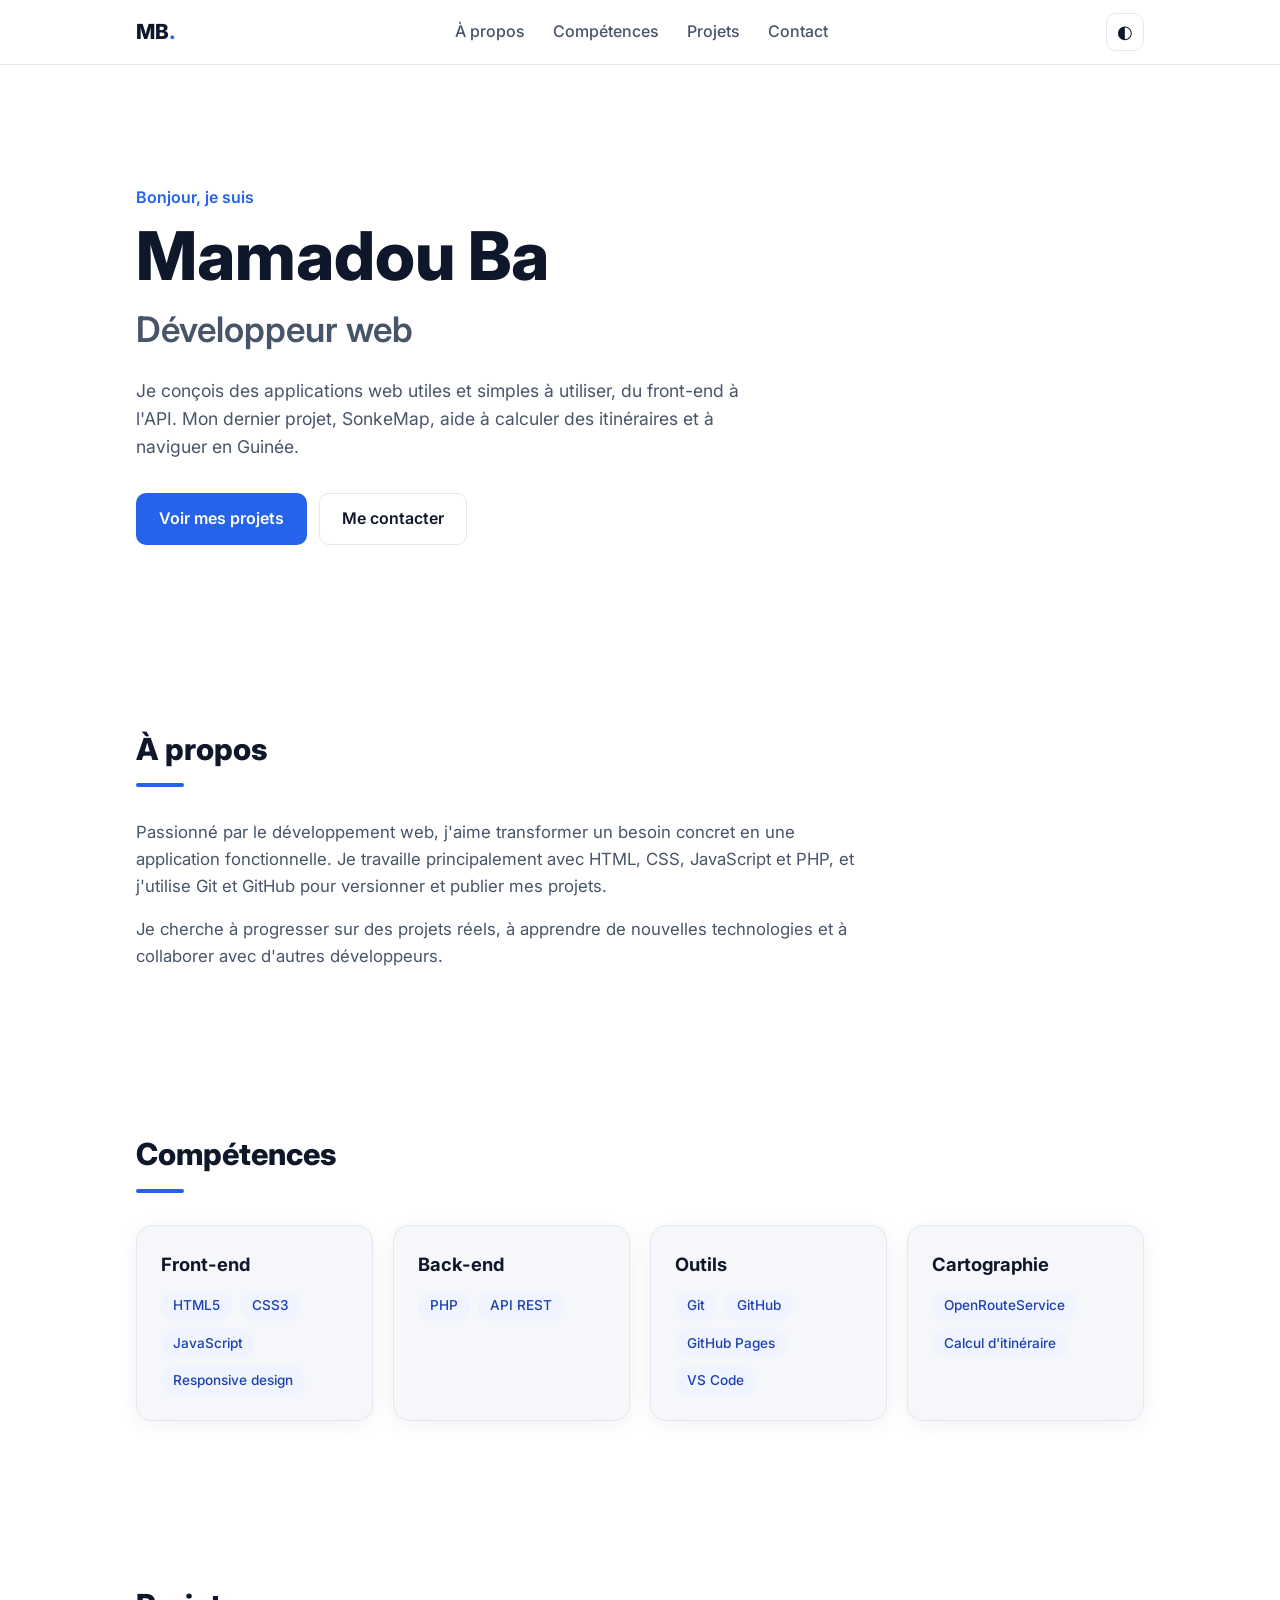
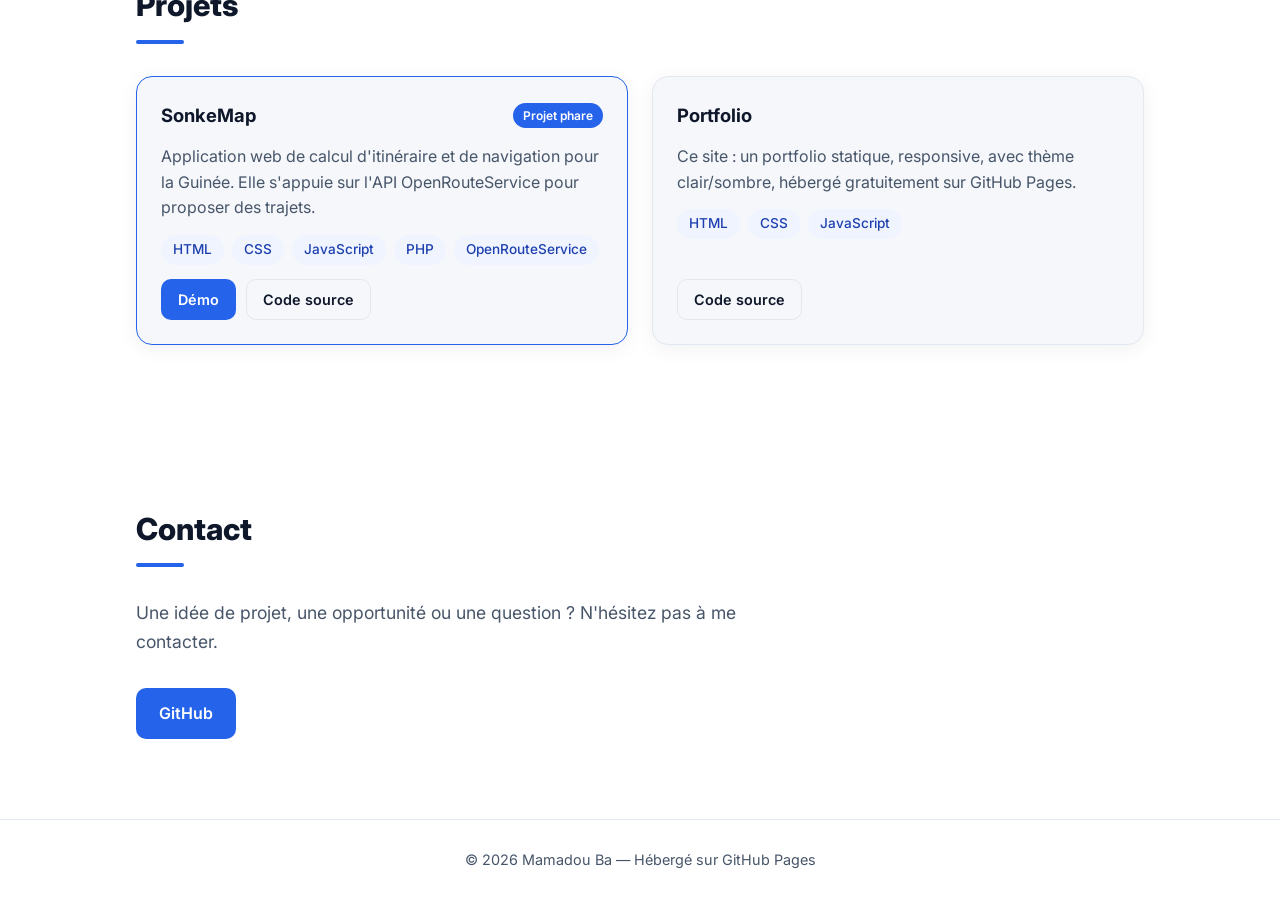
==== index.html @ 14fda6c7 "Premier commit du portfolio Co-Authored-By: Claude Opus 5.5 <noreply@anthropic.com>" ====
<!doctype html>
<html lang="fr">
<head>
  <meta charset="utf-8">
  <meta name="viewport" content="width=device-width, initial-scale=1">
  <title>Mamadou Ba — Développeur web</title>
  <meta name="description" content="Portfolio de Mamadou Ba, développeur web : projets, compétences et contact.">
  <link rel="icon" href="data:image/svg+xml,<svg xmlns='http://www.w3.org/2000/svg' viewBox='0 0 100 100'><rect width='100' height='100' rx='22' fill='%232563eb'/><text x='50' y='66' font-size='46' font-family='Arial' font-weight='700' fill='white' text-anchor='middle'>MB</text></svg>">
  <link rel="preconnect" href="https://fonts.googleapis.com">
  <link rel="preconnect" href="https://fonts.gstatic.com" crossorigin>
  <link href="https://fonts.googleapis.com/css2?family=Inter:wght@400;500;600;700;800&display=swap" rel="stylesheet">
  <link rel="stylesheet" href="style.css">
</head>
<body>
  <header class="nav">
    <div class="container nav-inner">
      <a href="#accueil" class="logo">MB<span>.</span></a>
      <nav id="menu" class="menu">
        <a href="#apropos">À propos</a>
        <a href="#competences">Compétences</a>
        <a href="#projets">Projets</a>
        <a href="#contact">Contact</a>
      </nav>
      <div class="nav-actions">
        <button id="theme" class="icon-btn" aria-label="Changer le thème">◐</button>
        <button id="burger" class="icon-btn burger" aria-label="Ouvrir le menu" aria-expanded="false">☰</button>
      </div>
    </div>
  </header>

  <main>
    <section id="accueil" class="hero container">
      <p class="eyebrow">Bonjour, je suis</p>
      <h1>Mamadou Ba</h1>
      <h2 class="subtitle">Développeur web</h2>
      <p class="lead">Je conçois des applications web utiles et simples à utiliser, du front-end à l'API. Mon dernier projet, SonkeMap, aide à calculer des itinéraires et à naviguer en Guinée.</p>
      <div class="cta">
        <a href="#projets" class="btn btn-primary">Voir mes projets</a>
        <a href="#contact" class="btn btn-ghost">Me contacter</a>
      </div>
    </section>

    <section id="apropos" class="section container">
      <h2 class="section-title">À propos</h2>
      <div class="about">
        <p>Passionné par le développement web, j'aime transformer un besoin concret en une application fonctionnelle. Je travaille principalement avec HTML, CSS, JavaScript et PHP, et j'utilise Git et GitHub pour versionner et publier mes projets.</p>
        <p>Je cherche à progresser sur des projets réels, à apprendre de nouvelles technologies et à collaborer avec d'autres développeurs.</p>
      </div>
    </section>

    <section id="competences" class="section container">
      <h2 class="section-title">Compétences</h2>
      <div class="skills">
        <div class="card">
          <h3>Front-end</h3>
          <ul class="tags"><li>HTML5</li><li>CSS3</li><li>JavaScript</li><li>Responsive design</li></ul>
        </div>
        <div class="card">
          <h3>Back-end</h3>
          <ul class="tags"><li>PHP</li><li>API REST</li></ul>
        </div>
        <div class="card">
          <h3>Outils</h3>
          <ul class="tags"><li>Git</li><li>GitHub</li><li>GitHub Pages</li><li>VS Code</li></ul>
        </div>
        <div class="card">
          <h3>Cartographie</h3>
          <ul class="tags"><li>OpenRouteService</li><li>Calcul d'itinéraire</li></ul>
        </div>
      </div>
    </section>

    <section id="projets" class="section container">
      <h2 class="section-title">Projets</h2>
      <div class="projects">
        <article class="card project featured">
          <div class="project-head">
            <h3>SonkeMap</h3>
            <span class="badge">Projet phare</span>
          </div>
          <p>Application web de calcul d'itinéraire et de navigation pour la Guinée. Elle s'appuie sur l'API OpenRouteService pour proposer des trajets.</p>
          <ul class="tags"><li>HTML</li><li>CSS</li><li>JavaScript</li><li>PHP</li><li>OpenRouteService</li></ul>
          <div class="links">
            <a href="https://mamadouba0228.github.io/sonkemap/" target="_blank" rel="noopener" class="btn btn-primary btn-sm">Démo</a>
            <a href="https://github.com/mamadouba0228/sonkemap" target="_blank" rel="noopener" class="btn btn-ghost btn-sm">Code source</a>
          </div>
        </article>
        <article class="card project">
          <h3>Portfolio</h3>
          <p>Ce site : un portfolio statique, responsive, avec thème clair/sombre, hébergé gratuitement sur GitHub Pages.</p>
          <ul class="tags"><li>HTML</li><li>CSS</li><li>JavaScript</li></ul>
          <div class="links">
            <a href="https://github.com/mamadouba0228/mamadouba0228.github.io" target="_blank" rel="noopener" class="btn btn-ghost btn-sm">Code source</a>
          </div>
        </article>
      </div>
    </section>

    <section id="contact" class="section container">
      <h2 class="section-title">Contact</h2>
      <p class="lead">Une idée de projet, une opportunité ou une question ? N'hésitez pas à me contacter.</p>
      <div class="cta">
        <a href="https://github.com/mamadouba0228" target="_blank" rel="noopener" class="btn btn-primary">GitHub</a>
        <!-- Pour afficher votre e-mail, décommentez la ligne suivante :
        <a href="mailto:votre@email.com" class="btn btn-ghost">E-mail</a>
        -->
      </div>
    </section>
  </main>

  <footer class="footer">
    <div class="container">© <span id="year"></span> Mamadou Ba — Hébergé sur GitHub Pages</div>
  </footer>

  <script src="script.js"></script>
</body>
</html>
---- style.css ----
:root {
  --bg: #ffffff;
  --bg-alt: #f5f7fb;
  --text: #0f172a;
  --muted: #475569;
  --border: #e2e8f0;
  --primary: #2563eb;
  --primary-hover: #1d4ed8;
  --tag-bg: #eff4ff;
  --tag-text: #1e40af;
  --shadow: 0 4px 20px rgba(15, 23, 42, 0.06);
}

@media (prefers-color-scheme: dark) {
  :root:not([data-theme="light"]) {
    --bg: #0b1120;
    --bg-alt: #111a2e;
    --text: #e2e8f0;
    --muted: #94a3b8;
    --border: #1e293b;
    --primary: #3b82f6;
    --primary-hover: #60a5fa;
    --tag-bg: #172554;
    --tag-text: #bfdbfe;
    --shadow: none;
  }
}

:root[data-theme="dark"] {
  --bg: #0b1120;
  --bg-alt: #111a2e;
  --text: #e2e8f0;
  --muted: #94a3b8;
  --border: #1e293b;
  --primary: #3b82f6;
  --primary-hover: #60a5fa;
  --tag-bg: #172554;
  --tag-text: #bfdbfe;
  --shadow: none;
}

* { box-sizing: border-box; margin: 0; padding: 0; }

html { scroll-behavior: smooth; scroll-padding-top: 72px; }

body {
  font-family: "Inter", system-ui, -apple-system, "Segoe UI", sans-serif;
  background: var(--bg);
  color: var(--text);
  line-height: 1.6;
  transition: background 0.2s, color 0.2s;
}

a { color: inherit; text-decoration: none; }

.container { width: 100%; max-width: 1040px; margin: 0 auto; padding: 0 16px; }

/* Navigation */
.nav {
  position: sticky; top: 0; z-index: 10;
  background: color-mix(in srgb, var(--bg) 85%, transparent);
  backdrop-filter: blur(10px);
  border-bottom: 1px solid var(--border);
}
.nav-inner { display: flex; align-items: center; justify-content: space-between; height: 64px; }
.logo { font-weight: 800; font-size: 1.3rem; }
.logo span { color: var(--primary); }
.menu { display: flex; gap: 28px; }
.menu a { color: var(--muted); font-weight: 500; }
.menu a:hover { color: var(--primary); }
.nav-actions { display: flex; gap: 8px; }
.icon-btn {
  width: 38px; height: 38px; border-radius: 10px;
  border: 1px solid var(--border); background: transparent;
  color: var(--text); font-size: 1.1rem; cursor: pointer;
}
.icon-btn:hover { border-color: var(--primary); }
.burger { display: none; }

/* Hero */
.hero { padding: 120px 16px 100px; }
.eyebrow { color: var(--primary); font-weight: 600; margin-bottom: 8px; }
.hero h1 { font-size: clamp(2.5rem, 7vw, 4.2rem); line-height: 1.1; font-weight: 800; }
.subtitle { font-size: clamp(1.4rem, 4vw, 2.2rem); color: var(--muted); font-weight: 600; margin: 8px 0 20px; }
.lead { color: var(--muted); font-size: 1.1rem; max-width: 620px; }
.cta { display: flex; flex-wrap: wrap; gap: 12px; margin-top: 32px; }

/* Buttons */
.btn {
  display: inline-block; padding: 12px 22px; border-radius: 10px;
  font-weight: 600; border: 1px solid transparent; transition: 0.15s;
}
.btn-sm { padding: 8px 16px; font-size: 0.9rem; }
.btn-primary { background: var(--primary); color: #fff; }
.btn-primary:hover { background: var(--primary-hover); }
.btn-ghost { border-color: var(--border); }
.btn-ghost:hover { border-color: var(--primary); color: var(--primary); }

/* Sections */
.section { padding: 80px 16px; }
.section-title { font-size: 1.9rem; font-weight: 800; margin-bottom: 32px; }
.section-title::after {
  content: ""; display: block; width: 48px; height: 4px;
  background: var(--primary); border-radius: 4px; margin-top: 10px;
}
.about { display: grid; gap: 16px; max-width: 720px; color: var(--muted); font-size: 1.05rem; }

.card {
  background: var(--bg-alt); border: 1px solid var(--border);
  border-radius: 16px; padding: 24px; box-shadow: var(--shadow);
}
.card h3 { font-size: 1.15rem; margin-bottom: 12px; }

.skills { display: grid; grid-template-columns: repeat(auto-fit, minmax(220px, 1fr)); gap: 20px; }
.tags { list-style: none; display: flex; flex-wrap: wrap; gap: 8px; }
.tags li {
  background: var(--tag-bg); color: var(--tag-text);
  padding: 4px 12px; border-radius: 999px; font-size: 0.85rem; font-weight: 500;
}

.projects { display: grid; grid-template-columns: repeat(auto-fit, minmax(300px, 1fr)); gap: 24px; }
.project { display: flex; flex-direction: column; gap: 14px; transition: transform 0.15s; }
.project:hover { transform: translateY(-4px); }
.project h3 { margin: 0; }
.project p { color: var(--muted); }
.project .links { display: flex; gap: 10px; margin-top: auto; }
.project-head { display: flex; align-items: center; justify-content: space-between; gap: 12px; }
.featured { border-color: var(--primary); }
.badge {
  background: var(--primary); color: #fff; font-size: 0.75rem;
  padding: 3px 10px; border-radius: 999px; font-weight: 600;
}

.footer { border-top: 1px solid var(--border); padding: 28px 0; color: var(--muted); font-size: 0.9rem; text-align: center; }

/* Mobile */
@media (max-width: 720px) {
  .burger { display: inline-block; }
  .menu {
    display: none; position: absolute; top: 64px; left: 0; right: 0;
    flex-direction: column; gap: 0; background: var(--bg);
    border-bottom: 1px solid var(--border);
  }
  .menu.open { display: flex; }
  .menu a { padding: 14px 16px; border-top: 1px solid var(--border); }
  .hero { padding: 72px 16px 64px; }
  .section { padding: 56px 16px; }
  .projects { grid-template-columns: 1fr; }
}
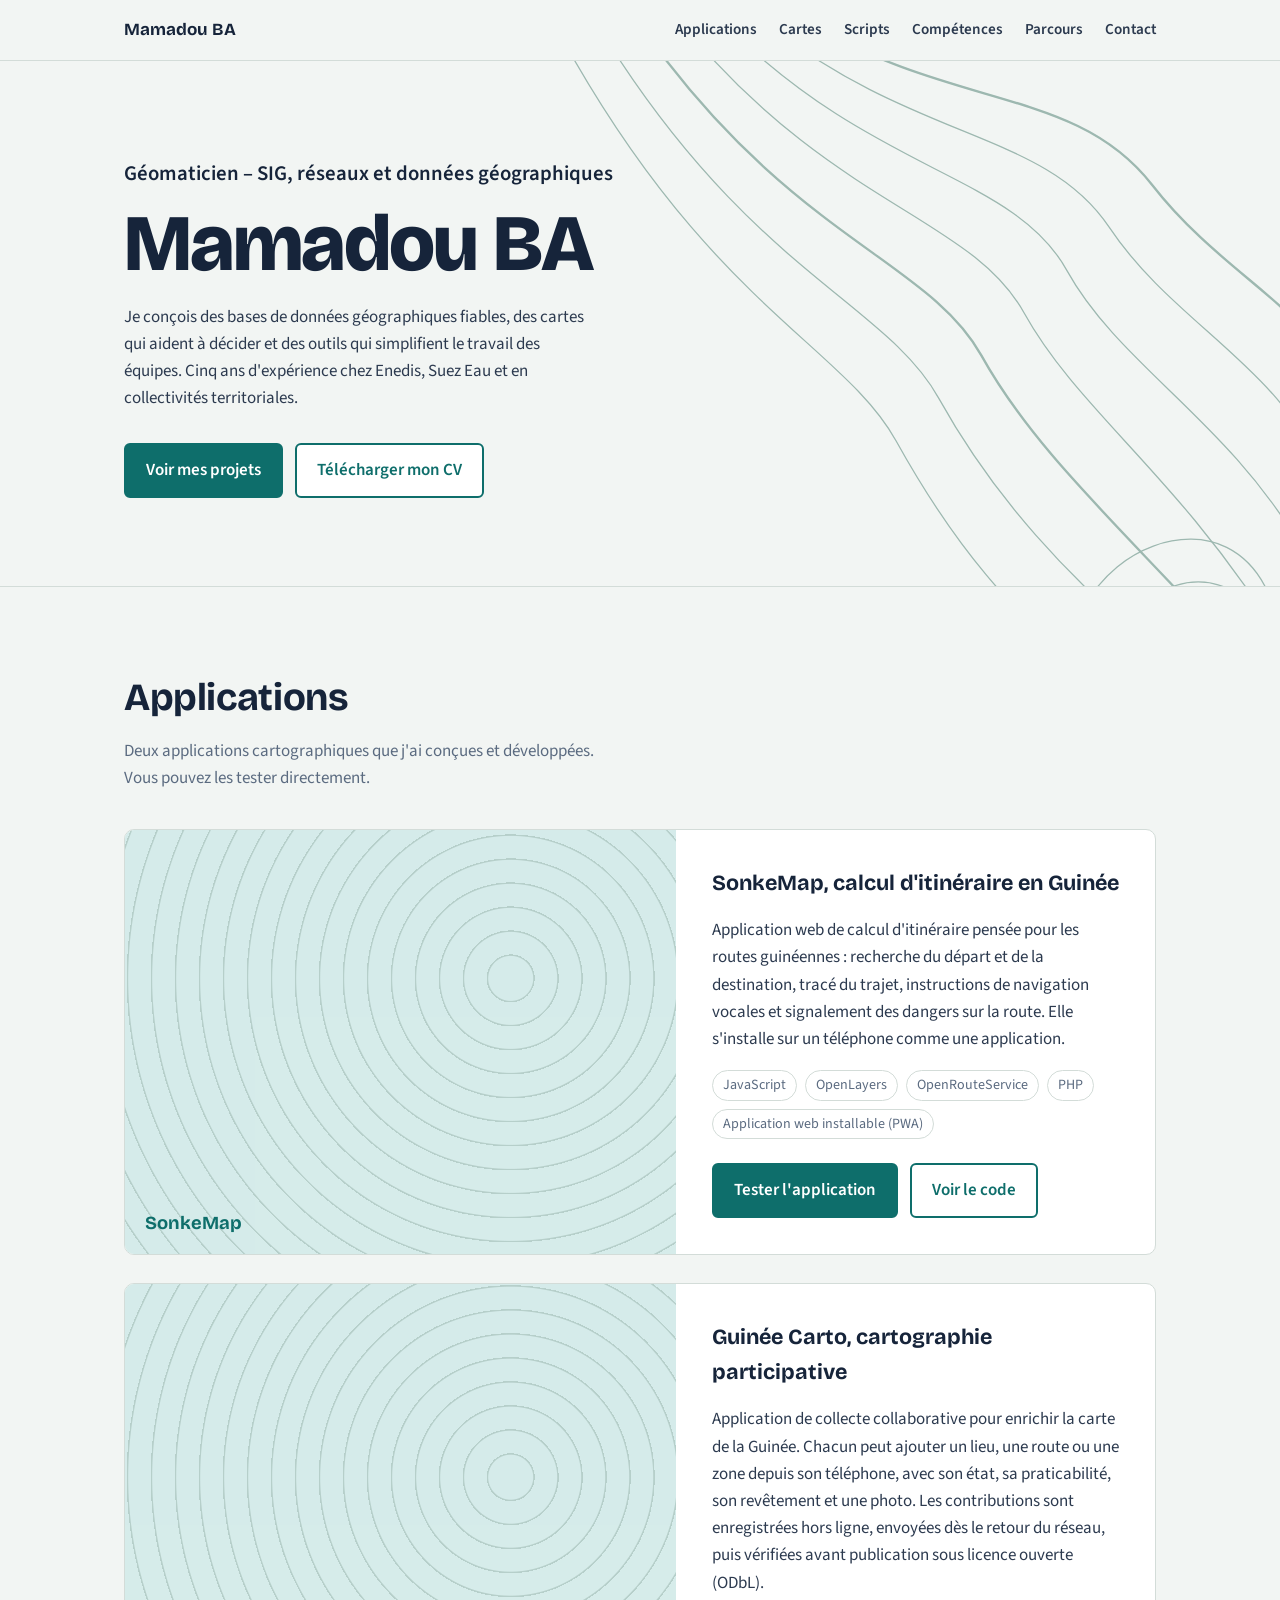
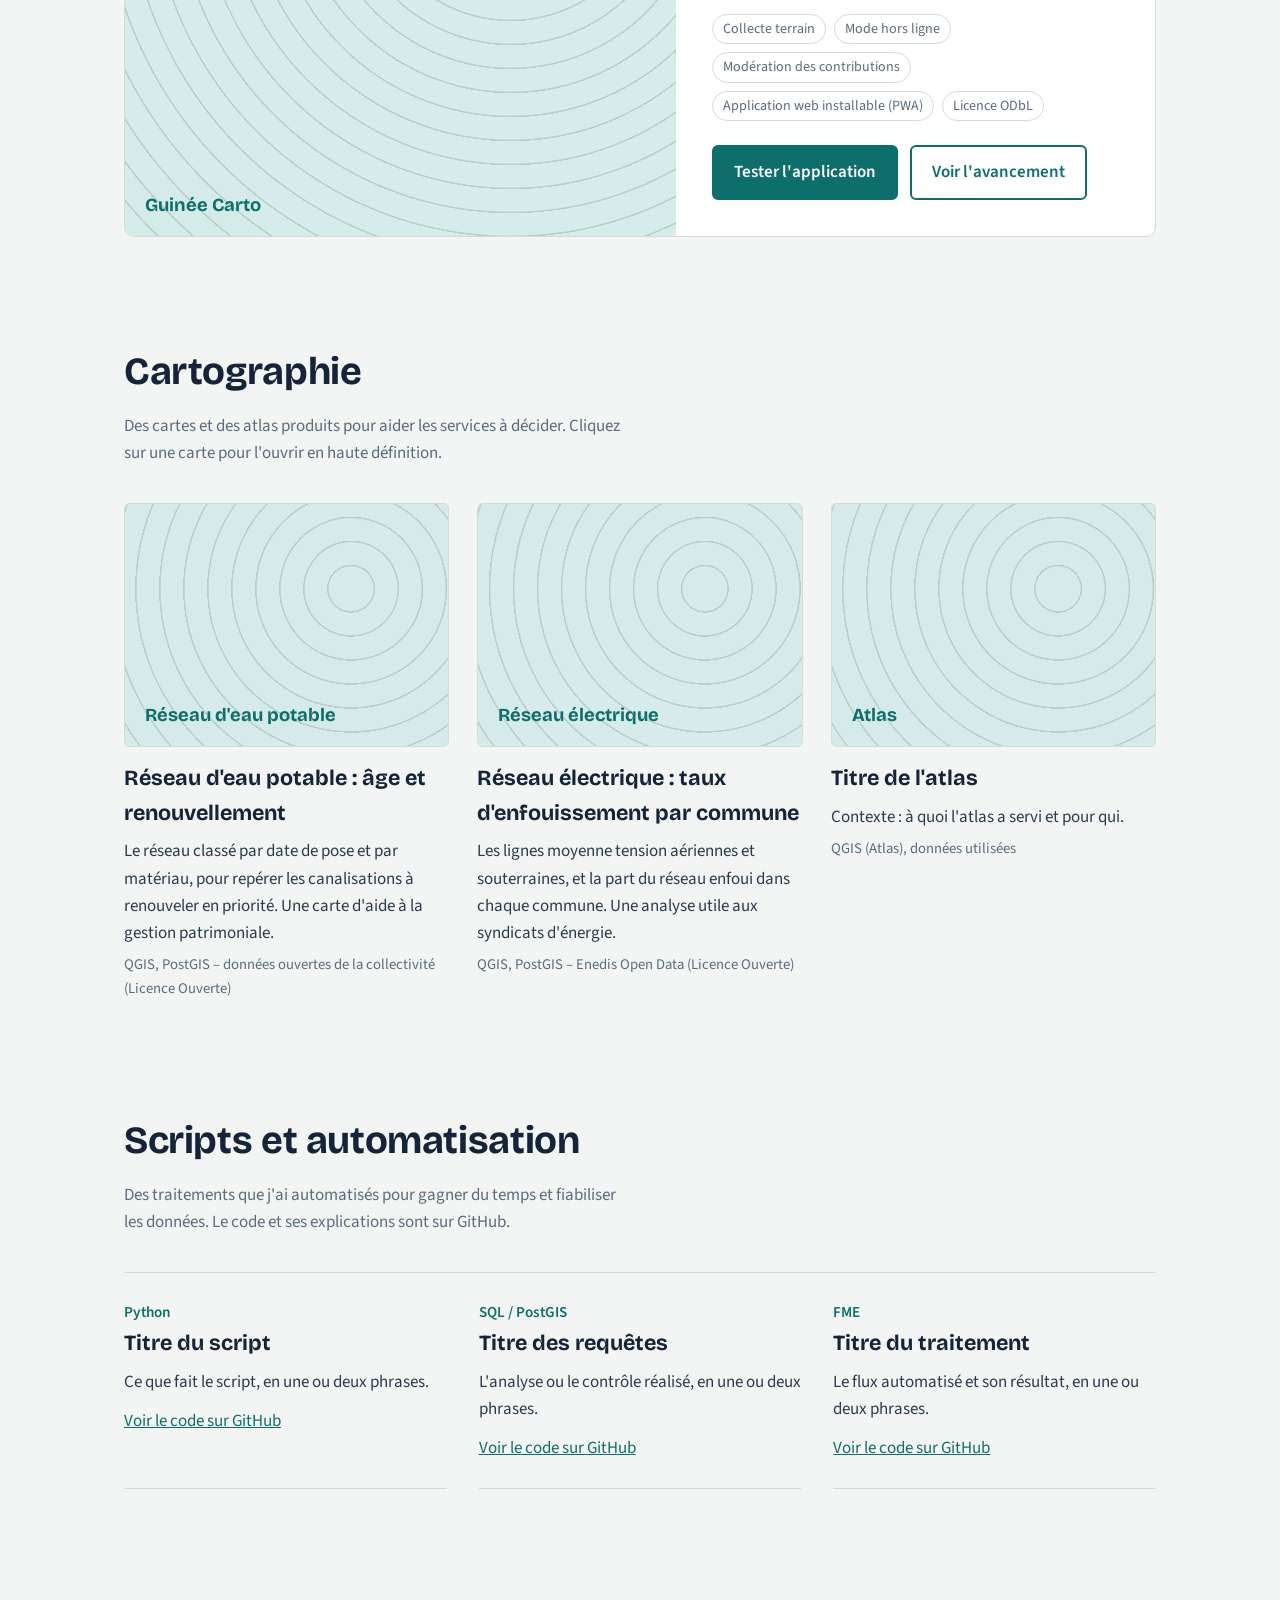
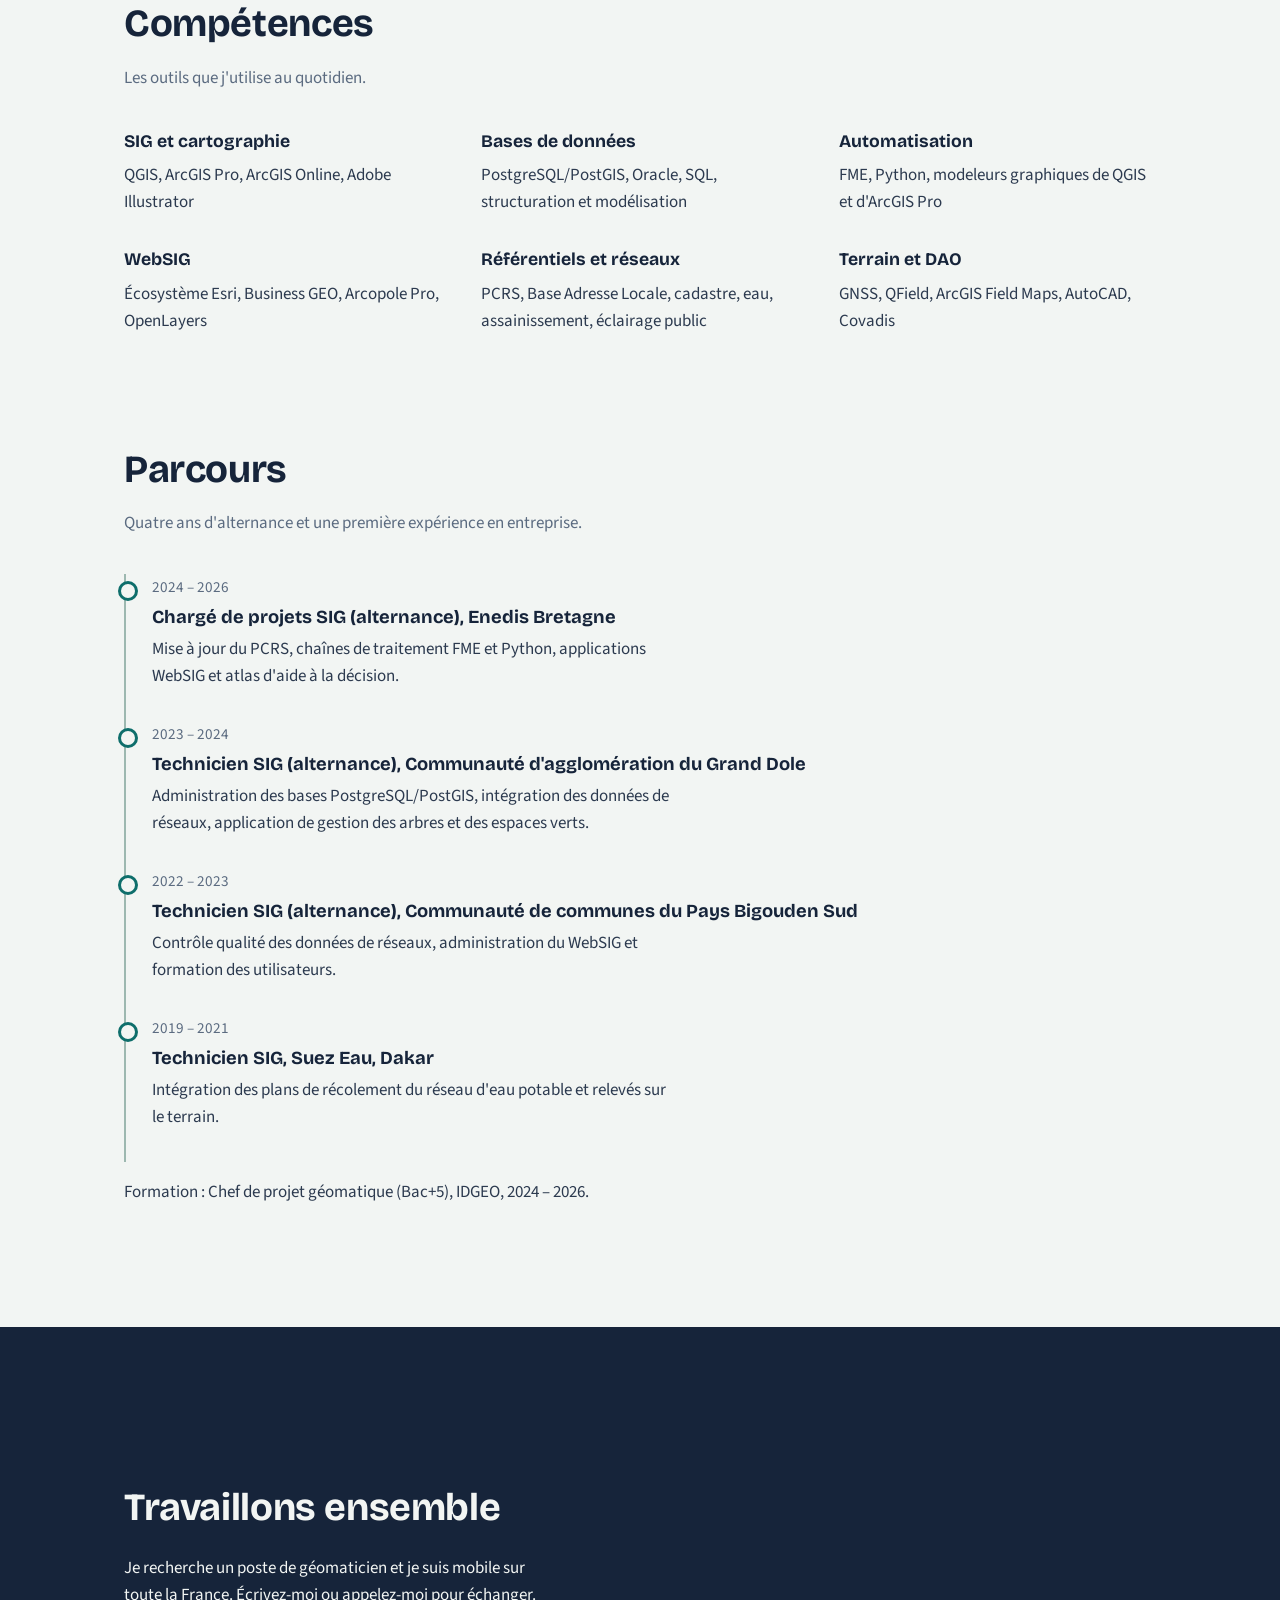
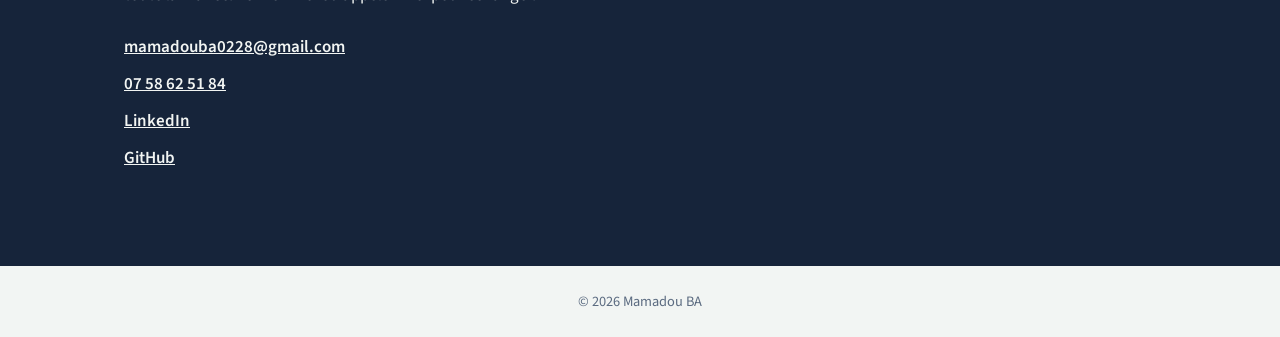
==== commit ea562d2d: "Portfolio de géomaticien basé sur le modèle de référence Co-Authored-By: Claude Opus 5.5 <noreply@an" ====
--- a/index.html
+++ b/index.html
@@ -1,117 +1,426 @@
-<!doctype html>
+<!DOCTYPE html>
 <html lang="fr">
 <head>
-  <meta charset="utf-8">
-  <meta name="viewport" content="width=device-width, initial-scale=1">
-  <title>Mamadou Ba — Développeur web</title>
-  <meta name="description" content="Portfolio de Mamadou Ba, développeur web : projets, compétences et contact.">
-  <link rel="icon" href="data:image/svg+xml,<svg xmlns='http://www.w3.org/2000/svg' viewBox='0 0 100 100'><rect width='100' height='100' rx='22' fill='%232563eb'/><text x='50' y='66' font-size='46' font-family='Arial' font-weight='700' fill='white' text-anchor='middle'>MB</text></svg>">
-  <link rel="preconnect" href="https://fonts.googleapis.com">
-  <link rel="preconnect" href="https://fonts.gstatic.com" crossorigin>
-  <link href="https://fonts.googleapis.com/css2?family=Inter:wght@400;500;600;700;800&display=swap" rel="stylesheet">
-  <link rel="stylesheet" href="style.css">
+<meta charset="UTF-8">
+<meta name="viewport" content="width=device-width, initial-scale=1">
+<title>Mamadou BA – Géomaticien | Portfolio</title>
+<meta name="description" content="Portfolio de Mamadou BA, géomaticien : cartographie, applications WebSIG, bases de données PostGIS et automatisation.">
+<link rel="icon" href="data:image/svg+xml,<svg xmlns='http://www.w3.org/2000/svg' viewBox='0 0 100 100'><rect width='100' height='100' rx='20' fill='%230E6E6B'/><path d='M14 70 C30 50 50 78 86 40' fill='none' stroke='white' stroke-width='7'/><path d='M14 46 C34 28 54 52 86 18' fill='none' stroke='%23D6ECEA' stroke-width='5'/></svg>">
+<link rel="preconnect" href="https://fonts.googleapis.com">
+<link rel="preconnect" href="https://fonts.gstatic.com" crossorigin>
+<link href="https://fonts.googleapis.com/css2?family=Bricolage+Grotesque:opsz,wght@12..96,500;12..96,700;12..96,800&family=Source+Sans+3:wght@400;600&display=swap" rel="stylesheet">
+<style>
+  :root {
+    color-scheme: light;
+    --fond: #F2F5F3;
+    --surface: #FFFFFF;
+    --encre: #16243A;
+    --texte: #2C3A4F;
+    --discret: #5B6B80;
+    --courbe: #9DB8B0;
+    --accent: #0E6E6B;
+    --accent-clair: #D6ECEA;
+    --trait: #D3DCD8;
+    --rayon: 6px;
+  }
+  @media (prefers-color-scheme: dark) {
+    :root {
+      color-scheme: dark;
+      --fond: #0F1A22;
+      --surface: #16242E;
+      --encre: #EAF1EE;
+      --texte: #C9D6D2;
+      --discret: #8EA3A0;
+      --courbe: #29443F;
+      --accent: #5CC2BC;
+      --accent-clair: #183A39;
+      --trait: #26363F;
+    }
+  }
+  * { box-sizing: border-box; }
+  html { scroll-behavior: smooth; scroll-padding-top: 70px; }
+  body {
+    margin: 0;
+    background: var(--fond);
+    color: var(--texte);
+    font-family: "Source Sans 3", "Segoe UI", Arial, sans-serif;
+    font-size: 1.0625rem;
+    line-height: 1.6;
+  }
+  a { color: var(--accent); }
+  a:focus-visible, button:focus-visible { outline: 3px solid var(--accent); outline-offset: 3px; border-radius: 2px; }
+  img { max-width: 100%; display: block; }
+  .page { max-width: 1080px; margin: 0 auto; padding: 0 24px; }
+
+  /* Navigation */
+  nav {
+    position: sticky; top: 0; z-index: 10;
+    background: color-mix(in srgb, var(--fond) 88%, transparent);
+    backdrop-filter: blur(8px);
+    border-bottom: 1px solid var(--trait);
+  }
+  nav .page { display: flex; align-items: center; justify-content: space-between; gap: 20px; height: 60px; }
+  nav .nom { font-family: "Bricolage Grotesque", Arial, sans-serif; font-weight: 700; color: var(--encre); text-decoration: none; white-space: nowrap; }
+  nav ul { list-style: none; display: flex; gap: 22px; margin: 0; padding: 0; }
+  nav ul a { color: var(--texte); text-decoration: none; font-weight: 600; font-size: .95rem; white-space: nowrap; }
+  nav ul a:hover { color: var(--accent); }
+  @media (max-width: 760px) {
+    nav .page { height: auto; flex-direction: column; align-items: flex-start; gap: 4px; padding-top: 10px; padding-bottom: 8px; }
+    nav ul { gap: 18px; width: 100%; overflow-x: auto; scrollbar-width: none; padding-bottom: 2px; }
+    nav ul::-webkit-scrollbar { display: none; }
+    html { scroll-padding-top: 90px; }
+  }
+
+  /* En-tête : courbes de niveau */
+  header { position: relative; overflow: hidden; border-bottom: 1px solid var(--trait); }
+  header svg.relief { position: absolute; inset: 0; width: 100%; height: 100%; }
+  header svg.relief path { fill: none; stroke: var(--courbe); stroke-width: 1.2; }
+  header svg.relief path.maitresse { stroke-width: 2.2; }
+  header .page { position: relative; padding-top: 96px; padding-bottom: 88px; }
+  header h1 {
+    font-family: "Bricolage Grotesque", Arial, sans-serif;
+    font-weight: 800; color: var(--encre);
+    font-size: clamp(2.6rem, 7vw, 5rem);
+    line-height: 1.02; letter-spacing: -0.02em;
+    margin: 0 0 18px; max-width: 14ch;
+  }
+  header .role { font-size: 1.3rem; color: var(--encre); margin: 0 0 14px; font-weight: 600; }
+  header .resume { max-width: 58ch; margin: 0 0 30px; }
+  @media (max-width: 640px) { header .page { padding-top: 56px; padding-bottom: 56px; } header .role { font-size: 1.1rem; } }
+  .actions { display: flex; flex-wrap: wrap; gap: 12px; }
+  .bouton {
+    display: inline-block; padding: 12px 20px; border-radius: var(--rayon);
+    font-weight: 600; text-decoration: none; border: 2px solid var(--accent);
+  }
+  .bouton.plein { background: var(--accent); color: var(--surface); }
+  .bouton.vide { color: var(--accent); background: var(--surface); }
+  .bouton:hover { filter: brightness(1.08); }
+
+  /* Sections */
+  section { padding: 80px 0 24px; }
+  h2 {
+    font-family: "Bricolage Grotesque", Arial, sans-serif;
+    font-weight: 700; color: var(--encre);
+    font-size: clamp(1.8rem, 4vw, 2.4rem); margin: 0 0 10px; letter-spacing: -0.01em;
+  }
+  .intro { max-width: 62ch; margin: 0 0 36px; color: var(--discret); }
+  h3 { font-family: "Bricolage Grotesque", Arial, sans-serif; color: var(--encre); font-size: 1.35rem; margin: 0 0 8px; }
+
+  /* Applications */
+  .phare + .phare { margin-top: 28px; }
+  .phare {
+    display: grid; grid-template-columns: 1.15fr 1fr; gap: 0;
+    background: var(--surface); border: 1px solid var(--trait); border-radius: 10px; overflow: hidden;
+  }
+  .phare .visuel { min-height: 320px; }
+  .phare .visuel img { width: 100%; height: 100%; object-fit: cover; object-position: top; }
+  .phare .texte { padding: 36px; }
+  .outils { display: flex; flex-wrap: wrap; gap: 8px; margin: 16px 0 24px; padding: 0; list-style: none; }
+  .outils li { font-size: .88rem; padding: 3px 10px; border: 1px solid var(--trait); border-radius: 20px; color: var(--discret); }
+  @media (max-width: 800px) { .phare { grid-template-columns: 1fr; } .phare .visuel { min-height: 220px; aspect-ratio: 16 / 10; } .phare .texte { padding: 26px; } }
+
+  /* Visuel absent : illustration en courbes de niveau (disparaît dès que l'image est ajoutée) */
+  .visuel, .cadre { position: relative; background: var(--accent-clair); }
+  .sans-image::before {
+    content: ""; position: absolute; inset: 0;
+    background:
+      repeating-radial-gradient(circle at 70% 35%, transparent 0 22px, var(--courbe) 23px 24px),
+      var(--accent-clair);
+    opacity: .55;
+  }
+  .sans-image::after {
+    content: attr(data-titre); position: absolute; left: 20px; bottom: 16px; right: 20px;
+    font-family: "Bricolage Grotesque", Arial, sans-serif; font-weight: 700; font-size: 1.15rem; color: var(--accent);
+  }
+
+  /* Galerie de cartes */
+  .galerie { display: grid; grid-template-columns: repeat(auto-fill, minmax(300px, 1fr)); gap: 28px; }
+  .carte figure { margin: 0; }
+  .carte .cadre { aspect-ratio: 4 / 3; border: 1px solid var(--trait); border-radius: var(--rayon); overflow: hidden; }
+  .carte .cadre a { display: block; height: 100%; cursor: zoom-in; }
+  .carte .cadre img { width: 100%; height: 100%; object-fit: cover; transition: transform .3s; }
+  .carte .cadre a:hover img { transform: scale(1.03); }
+  .carte figcaption { padding-top: 14px; }
+  .carte p { margin: 0 0 6px; }
+  .carte .meta { color: var(--discret); font-size: .92rem; }
+  @media (max-width: 400px) { .galerie { grid-template-columns: 1fr; } }
+
+  /* Scripts */
+  .scripts { display: grid; grid-template-columns: repeat(auto-fit, minmax(280px, 1fr)); gap: 0 32px; border-top: 1px solid var(--trait); }
+  .script { padding: 26px 0; border-bottom: 1px solid var(--trait); }
+  .script .langage { font-weight: 600; color: var(--accent); font-size: .95rem; }
+  .script p { margin: 6px 0 12px; }
+
+  /* Compétences */
+  .competences { display: grid; grid-template-columns: repeat(auto-fit, minmax(230px, 1fr)); gap: 30px 40px; }
+  .competences h3 { font-size: 1.1rem; margin-bottom: 6px; }
+  .competences p { margin: 0; }
+
+  /* Parcours : chronologie */
+  .parcours { list-style: none; margin: 0; padding: 0 0 0 26px; border-left: 2px solid var(--courbe); }
+  .parcours li { position: relative; padding: 0 0 30px; }
+  .parcours li::before {
+    content: ""; position: absolute; left: -34px; top: 7px;
+    width: 14px; height: 14px; border-radius: 50%;
+    background: var(--fond); border: 3px solid var(--accent);
+  }
+  .parcours .quand { color: var(--discret); font-size: .95rem; }
+  .parcours h3 { font-size: 1.15rem; margin: 2px 0 4px; }
+  .parcours p { margin: 0; max-width: 65ch; }
+
+  /* Contact */
+  .contact { background: var(--encre); color: var(--fond); margin-top: 80px; }
+  .contact .page { padding-top: 70px; padding-bottom: 70px; }
+  .contact h2 { color: var(--fond); }
+  .contact p { max-width: 55ch; }
+  .contact ul { list-style: none; padding: 0; margin: 24px 0 0; display: grid; gap: 10px; }
+  .contact a { color: var(--fond); font-weight: 600; }
+  footer { text-align: center; color: var(--discret); font-size: .9rem; padding: 24px; }
+
+  @media (prefers-reduced-motion: reduce) { html { scroll-behavior: auto; } .carte .cadre img { transition: none; } }
+</style>
+<script>
+  // Image absente : on la retire et on affiche l'illustration de remplacement
+  function repli(img) {
+    var cadre = img.closest(".visuel, .cadre");
+    var lien = img.closest("a");
+    cadre.classList.add("sans-image");
+    (lien || img).remove();
+  }
+</script>
 </head>
 <body>
-  <header class="nav">
-    <div class="container nav-inner">
-      <a href="#accueil" class="logo">MB<span>.</span></a>
-      <nav id="menu" class="menu">
-        <a href="#apropos">À propos</a>
-        <a href="#competences">Compétences</a>
-        <a href="#projets">Projets</a>
-        <a href="#contact">Contact</a>
-      </nav>
-      <div class="nav-actions">
-        <button id="theme" class="icon-btn" aria-label="Changer le thème">◐</button>
-        <button id="burger" class="icon-btn burger" aria-label="Ouvrir le menu" aria-expanded="false">☰</button>
-      </div>
-    </div>
-  </header>
-
-  <main>
-    <section id="accueil" class="hero container">
-      <p class="eyebrow">Bonjour, je suis</p>
-      <h1>Mamadou Ba</h1>
-      <h2 class="subtitle">Développeur web</h2>
-      <p class="lead">Je conçois des applications web utiles et simples à utiliser, du front-end à l'API. Mon dernier projet, SonkeMap, aide à calculer des itinéraires et à naviguer en Guinée.</p>
-      <div class="cta">
-        <a href="#projets" class="btn btn-primary">Voir mes projets</a>
-        <a href="#contact" class="btn btn-ghost">Me contacter</a>
-      </div>
-    </section>
-
-    <section id="apropos" class="section container">
-      <h2 class="section-title">À propos</h2>
-      <div class="about">
-        <p>Passionné par le développement web, j'aime transformer un besoin concret en une application fonctionnelle. Je travaille principalement avec HTML, CSS, JavaScript et PHP, et j'utilise Git et GitHub pour versionner et publier mes projets.</p>
-        <p>Je cherche à progresser sur des projets réels, à apprendre de nouvelles technologies et à collaborer avec d'autres développeurs.</p>
-      </div>
-    </section>
-
-    <section id="competences" class="section container">
-      <h2 class="section-title">Compétences</h2>
-      <div class="skills">
-        <div class="card">
-          <h3>Front-end</h3>
-          <ul class="tags"><li>HTML5</li><li>CSS3</li><li>JavaScript</li><li>Responsive design</li></ul>
-        </div>
-        <div class="card">
-          <h3>Back-end</h3>
-          <ul class="tags"><li>PHP</li><li>API REST</li></ul>
-        </div>
-        <div class="card">
-          <h3>Outils</h3>
-          <ul class="tags"><li>Git</li><li>GitHub</li><li>GitHub Pages</li><li>VS Code</li></ul>
-        </div>
-        <div class="card">
-          <h3>Cartographie</h3>
-          <ul class="tags"><li>OpenRouteService</li><li>Calcul d'itinéraire</li></ul>
-        </div>
-      </div>
-    </section>
-
-    <section id="projets" class="section container">
-      <h2 class="section-title">Projets</h2>
-      <div class="projects">
-        <article class="card project featured">
-          <div class="project-head">
-            <h3>SonkeMap</h3>
-            <span class="badge">Projet phare</span>
+
+<nav aria-label="Navigation principale">
+  <div class="page">
+    <a class="nom" href="#haut">Mamadou BA</a>
+    <ul>
+      <li><a href="#projets">Applications</a></li>
+      <li><a href="#cartes">Cartes</a></li>
+      <li><a href="#scripts">Scripts</a></li>
+      <li><a href="#competences">Compétences</a></li>
+      <li><a href="#parcours">Parcours</a></li>
+      <li><a href="#contact">Contact</a></li>
+    </ul>
+  </div>
+</nav>
+
+<header id="haut">
+  <!-- Courbes de niveau décoratives -->
+  <svg class="relief" viewBox="0 0 1200 520" preserveAspectRatio="xMidYMid slice" aria-hidden="true">
+    <path class="maitresse" d="M760,-20 C900,60 1010,40 1080,130 C1150,220 1240,250 1260,330"/>
+    <path d="M720,-20 C860,90 980,80 1040,170 C1100,260 1200,300 1240,400"/>
+    <path d="M680,-20 C820,120 950,120 1000,210 C1050,300 1150,350 1220,470"/>
+    <path d="M640,-20 C780,150 910,160 960,250 C1010,340 1100,400 1190,540"/>
+    <path class="maitresse" d="M600,-20 C740,180 870,200 920,290 C970,380 1050,450 1150,560"/>
+    <path d="M560,-20 C700,210 830,240 880,330 C930,420 1000,500 1100,580"/>
+    <path d="M520,-20 C660,240 790,280 840,370 C890,460 950,540 1040,600"/>
+    <path d="M1020,520 C1050,470 1110,450 1150,470 C1190,490 1200,540 1200,560"/>
+    <path d="M1060,540 C1080,505 1120,495 1150,508 C1175,520 1185,545 1185,560"/>
+  </svg>
+  <div class="page">
+    <p class="role">Géomaticien – SIG, réseaux et données géographiques</p>
+    <h1>Mamadou BA</h1>
+    <p class="resume">Je conçois des bases de données géographiques fiables, des cartes qui aident à décider et des outils qui simplifient le travail des équipes. Cinq ans d'expérience chez Enedis, Suez Eau et en collectivités territoriales.</p>
+    <div class="actions">
+      <a class="bouton plein" href="#projets">Voir mes projets</a>
+      <!-- Placez votre CV dans le dossier documents/ sous ce nom -->
+      <a class="bouton vide" href="documents/cv-mamadou-ba.pdf" target="_blank" rel="noopener">Télécharger mon CV</a>
+    </div>
+  </div>
+</header>
+
+<!--
+  IMAGES : déposez simplement les fichiers aux chemins indiqués (src="...").
+  Tant qu'une image est absente, une illustration en courbes de niveau s'affiche à sa place.
+-->
+
+<main>
+  <!-- APPLICATIONS -->
+  <section id="projets">
+    <div class="page">
+      <h2>Applications</h2>
+      <p class="intro">Deux applications cartographiques que j'ai conçues et développées. Vous pouvez les tester directement.</p>
+      <article class="phare">
+        <div class="visuel" data-titre="SonkeMap">
+          <img src="images/applications/sonkemap.png" alt="Écran de l'application SonkeMap" loading="lazy" onerror="repli(this)">
+        </div>
+        <div class="texte">
+          <h3>SonkeMap, calcul d'itinéraire en Guinée</h3>
+          <p>Application web de calcul d'itinéraire pensée pour les routes guinéennes : recherche du départ et de la destination, tracé du trajet, instructions de navigation vocales et signalement des dangers sur la route. Elle s'installe sur un téléphone comme une application.</p>
+          <ul class="outils">
+            <li>JavaScript</li><li>OpenLayers</li><li>OpenRouteService</li><li>PHP</li><li>Application web installable (PWA)</li>
+          </ul>
+          <div class="actions">
+            <a class="bouton plein" href="https://mamadouba0228.github.io/sonkemap/demo/" target="_blank" rel="noopener">Tester l'application</a>
+            <a class="bouton vide" href="https://github.com/mamadouba0228/sonkemap" target="_blank" rel="noopener">Voir le code</a>
           </div>
-          <p>Application web de calcul d'itinéraire et de navigation pour la Guinée. Elle s'appuie sur l'API OpenRouteService pour proposer des trajets.</p>
-          <ul class="tags"><li>HTML</li><li>CSS</li><li>JavaScript</li><li>PHP</li><li>OpenRouteService</li></ul>
-          <div class="links">
-            <a href="https://mamadouba0228.github.io/sonkemap/" target="_blank" rel="noopener" class="btn btn-primary btn-sm">Démo</a>
-            <a href="https://github.com/mamadouba0228/sonkemap" target="_blank" rel="noopener" class="btn btn-ghost btn-sm">Code source</a>
+        </div>
+      </article>
+
+      <article class="phare">
+        <div class="visuel" data-titre="Guinée Carto">
+          <img src="images/applications/guinee-carto.png" alt="Écran de l'application Guinée Carto" loading="lazy" onerror="repli(this)">
+        </div>
+        <div class="texte">
+          <h3>Guinée Carto, cartographie participative</h3>
+          <p>Application de collecte collaborative pour enrichir la carte de la Guinée. Chacun peut ajouter un lieu, une route ou une zone depuis son téléphone, avec son état, sa praticabilité, son revêtement et une photo. Les contributions sont enregistrées hors ligne, envoyées dès le retour du réseau, puis vérifiées avant publication sous licence ouverte (ODbL).</p>
+          <ul class="outils">
+            <li>Collecte terrain</li><li>Mode hors ligne</li><li>Modération des contributions</li><li>Application web installable (PWA)</li><li>Licence ODbL</li>
+          </ul>
+          <div class="actions">
+            <a class="bouton plein" href="https://lamadgeo.alwaysdata.net/sonkecarto/index.html" target="_blank" rel="noopener">Tester l'application</a>
+            <a class="bouton vide" href="https://lamadgeo.alwaysdata.net/sonkecarto/stats.html" target="_blank" rel="noopener">Voir l'avancement</a>
           </div>
+        </div>
+      </article>
+    </div>
+  </section>
+
+  <!-- CARTES -->
+  <section id="cartes">
+    <div class="page">
+      <h2>Cartographie</h2>
+      <p class="intro">Des cartes et des atlas produits pour aider les services à décider. Cliquez sur une carte pour l'ouvrir en haute définition.</p>
+      <div class="galerie">
+        <!-- Pour ajouter une carte : copiez un bloc <article class="carte"> et changez l'image, le titre et le texte.
+             Le lien (href) peut pointer vers l'image elle-même ou vers un PDF haute définition dans documents/. -->
+        <article class="carte">
+          <figure>
+            <div class="cadre" data-titre="Réseau d'eau potable">
+              <a href="images/cartes/reseau-eau-potable.jpg" target="_blank" rel="noopener">
+                <img src="images/cartes/reseau-eau-potable.jpg" alt="Carte du réseau d'eau potable selon l'âge et le matériau des canalisations" loading="lazy" onerror="repli(this)">
+              </a>
+            </div>
+            <figcaption>
+              <h3>Réseau d'eau potable : âge et renouvellement</h3>
+              <p>Le réseau classé par date de pose et par matériau, pour repérer les canalisations à renouveler en priorité. Une carte d'aide à la gestion patrimoniale.</p>
+              <p class="meta">QGIS, PostGIS – données ouvertes de la collectivité (Licence Ouverte)</p>
+            </figcaption>
+          </figure>
         </article>
-        <article class="card project">
-          <h3>Portfolio</h3>
-          <p>Ce site : un portfolio statique, responsive, avec thème clair/sombre, hébergé gratuitement sur GitHub Pages.</p>
-          <ul class="tags"><li>HTML</li><li>CSS</li><li>JavaScript</li></ul>
-          <div class="links">
-            <a href="https://github.com/mamadouba0228/mamadouba0228.github.io" target="_blank" rel="noopener" class="btn btn-ghost btn-sm">Code source</a>
-          </div>
+        <article class="carte">
+          <figure>
+            <div class="cadre" data-titre="Réseau électrique">
+              <a href="images/cartes/reseau-electrique.jpg" target="_blank" rel="noopener">
+                <img src="images/cartes/reseau-electrique.jpg" alt="Carte du taux d'enfouissement du réseau électrique par commune" loading="lazy" onerror="repli(this)">
+              </a>
+            </div>
+            <figcaption>
+              <h3>Réseau électrique : taux d'enfouissement par commune</h3>
+              <p>Les lignes moyenne tension aériennes et souterraines, et la part du réseau enfoui dans chaque commune. Une analyse utile aux syndicats d'énergie.</p>
+              <p class="meta">QGIS, PostGIS – Enedis Open Data (Licence Ouverte)</p>
+            </figcaption>
+          </figure>
+        </article>
+        <article class="carte">
+          <figure>
+            <div class="cadre" data-titre="Atlas">
+              <a href="images/cartes/atlas-1.jpg" target="_blank" rel="noopener">
+                <img src="images/cartes/atlas-1.jpg" alt="Page de l'atlas" loading="lazy" onerror="repli(this)">
+              </a>
+            </div>
+            <figcaption>
+              <h3>Titre de l'atlas</h3>
+              <p>Contexte : à quoi l'atlas a servi et pour qui.</p>
+              <p class="meta">QGIS (Atlas), données utilisées</p>
+            </figcaption>
+          </figure>
         </article>
       </div>
-    </section>
-
-    <section id="contact" class="section container">
-      <h2 class="section-title">Contact</h2>
-      <p class="lead">Une idée de projet, une opportunité ou une question ? N'hésitez pas à me contacter.</p>
-      <div class="cta">
-        <a href="https://github.com/mamadouba0228" target="_blank" rel="noopener" class="btn btn-primary">GitHub</a>
-        <!-- Pour afficher votre e-mail, décommentez la ligne suivante :
-        <a href="mailto:votre@email.com" class="btn btn-ghost">E-mail</a>
-        -->
+    </div>
+  </section>
+
+  <!-- SCRIPTS -->
+  <section id="scripts">
+    <div class="page">
+      <h2>Scripts et automatisation</h2>
+      <p class="intro">Des traitements que j'ai automatisés pour gagner du temps et fiabiliser les données. Le code et ses explications sont sur GitHub.</p>
+      <div class="scripts">
+        <div class="script">
+          <span class="langage">Python</span>
+          <h3>Titre du script</h3>
+          <p>Ce que fait le script, en une ou deux phrases.</p>
+          <a href="https://github.com/mamadouba0228" target="_blank" rel="noopener">Voir le code sur GitHub</a>
+        </div>
+        <div class="script">
+          <span class="langage">SQL / PostGIS</span>
+          <h3>Titre des requêtes</h3>
+          <p>L'analyse ou le contrôle réalisé, en une ou deux phrases.</p>
+          <a href="https://github.com/mamadouba0228" target="_blank" rel="noopener">Voir le code sur GitHub</a>
+        </div>
+        <div class="script">
+          <span class="langage">FME</span>
+          <h3>Titre du traitement</h3>
+          <p>Le flux automatisé et son résultat, en une ou deux phrases.</p>
+          <a href="https://github.com/mamadouba0228" target="_blank" rel="noopener">Voir le code sur GitHub</a>
+        </div>
       </div>
-    </section>
-  </main>
-
-  <footer class="footer">
-    <div class="container">© <span id="year"></span> Mamadou Ba — Hébergé sur GitHub Pages</div>
-  </footer>
-
-  <script src="script.js"></script>
+    </div>
+  </section>
+
+  <!-- COMPETENCES -->
+  <section id="competences">
+    <div class="page">
+      <h2>Compétences</h2>
+      <p class="intro">Les outils que j'utilise au quotidien.</p>
+      <div class="competences">
+        <div><h3>SIG et cartographie</h3><p>QGIS, ArcGIS Pro, ArcGIS Online, Adobe Illustrator</p></div>
+        <div><h3>Bases de données</h3><p>PostgreSQL/PostGIS, Oracle, SQL, structuration et modélisation</p></div>
+        <div><h3>Automatisation</h3><p>FME, Python, modeleurs graphiques de QGIS et d'ArcGIS Pro</p></div>
+        <div><h3>WebSIG</h3><p>Écosystème Esri, Business GEO, Arcopole Pro, OpenLayers</p></div>
+        <div><h3>Référentiels et réseaux</h3><p>PCRS, Base Adresse Locale, cadastre, eau, assainissement, éclairage public</p></div>
+        <div><h3>Terrain et DAO</h3><p>GNSS, QField, ArcGIS Field Maps, AutoCAD, Covadis</p></div>
+      </div>
+    </div>
+  </section>
+
+  <!-- PARCOURS -->
+  <section id="parcours">
+    <div class="page">
+      <h2>Parcours</h2>
+      <p class="intro">Quatre ans d'alternance et une première expérience en entreprise.</p>
+      <ol class="parcours" reversed>
+        <li>
+          <span class="quand">2024 – 2026</span>
+          <h3>Chargé de projets SIG (alternance), Enedis Bretagne</h3>
+          <p>Mise à jour du PCRS, chaînes de traitement FME et Python, applications WebSIG et atlas d'aide à la décision.</p>
+        </li>
+        <li>
+          <span class="quand">2023 – 2024</span>
+          <h3>Technicien SIG (alternance), Communauté d'agglomération du Grand Dole</h3>
+          <p>Administration des bases PostgreSQL/PostGIS, intégration des données de réseaux, application de gestion des arbres et des espaces verts.</p>
+        </li>
+        <li>
+          <span class="quand">2022 – 2023</span>
+          <h3>Technicien SIG (alternance), Communauté de communes du Pays Bigouden Sud</h3>
+          <p>Contrôle qualité des données de réseaux, administration du WebSIG et formation des utilisateurs.</p>
+        </li>
+        <li>
+          <span class="quand">2019 – 2021</span>
+          <h3>Technicien SIG, Suez Eau, Dakar</h3>
+          <p>Intégration des plans de récolement du réseau d'eau potable et relevés sur le terrain.</p>
+        </li>
+      </ol>
+      <p>Formation : Chef de projet géomatique (Bac+5), IDGEO, 2024 – 2026.</p>
+    </div>
+  </section>
+</main>
+
+<section class="contact" id="contact">
+  <div class="page">
+    <h2>Travaillons ensemble</h2>
+    <p>Je recherche un poste de géomaticien et je suis mobile sur toute la France. Écrivez-moi ou appelez-moi pour échanger.</p>
+    <ul>
+      <li><a href="mailto:mamadouba0228@gmail.com">mamadouba0228@gmail.com</a></li>
+      <li><a href="tel:+33758625184">07 58 62 51 84</a></li>
+      <li><a href="https://www.linkedin.com/in/mamadou-lamarana-ba-7754331a4/" target="_blank" rel="noopener">LinkedIn</a></li>
+      <li><a href="https://github.com/mamadouba0228" target="_blank" rel="noopener">GitHub</a></li>
+    </ul>
+  </div>
+</section>
+
+<footer>© 2026 Mamadou BA</footer>
+
 </body>
 </html>
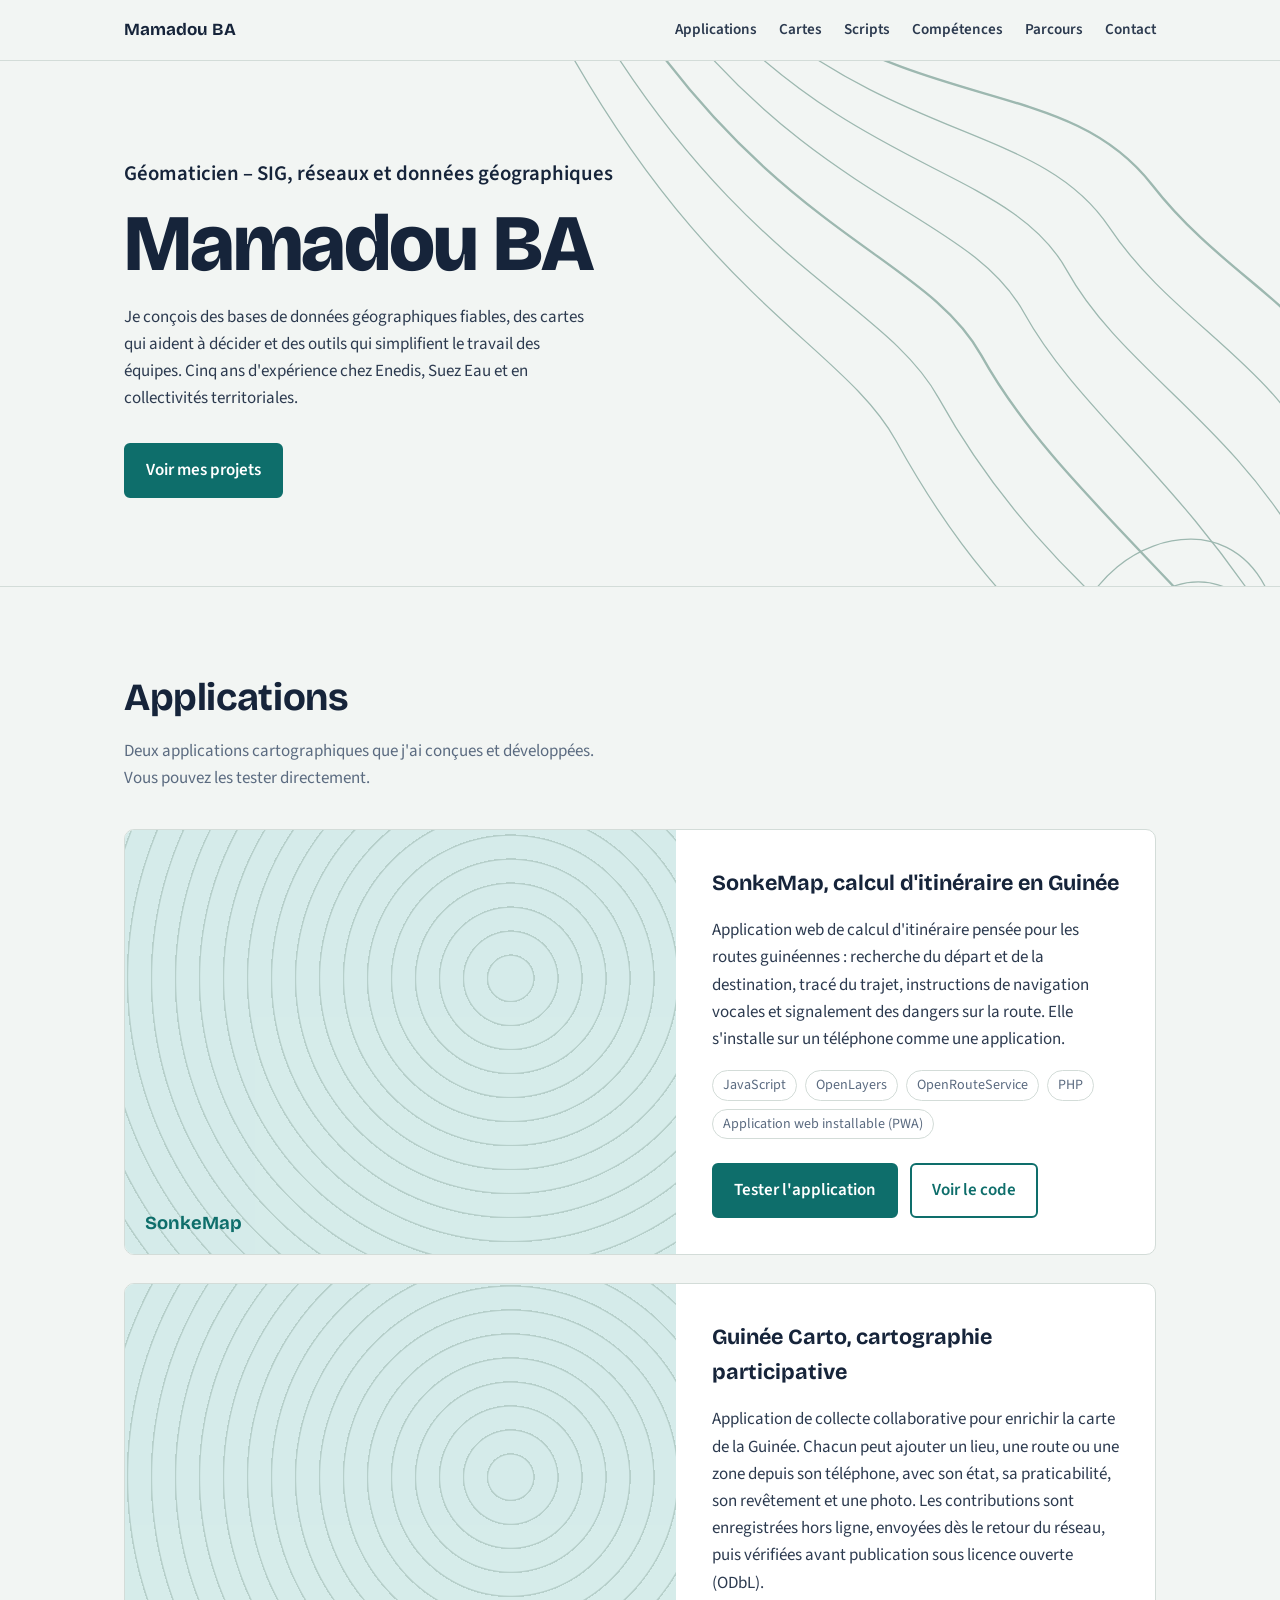
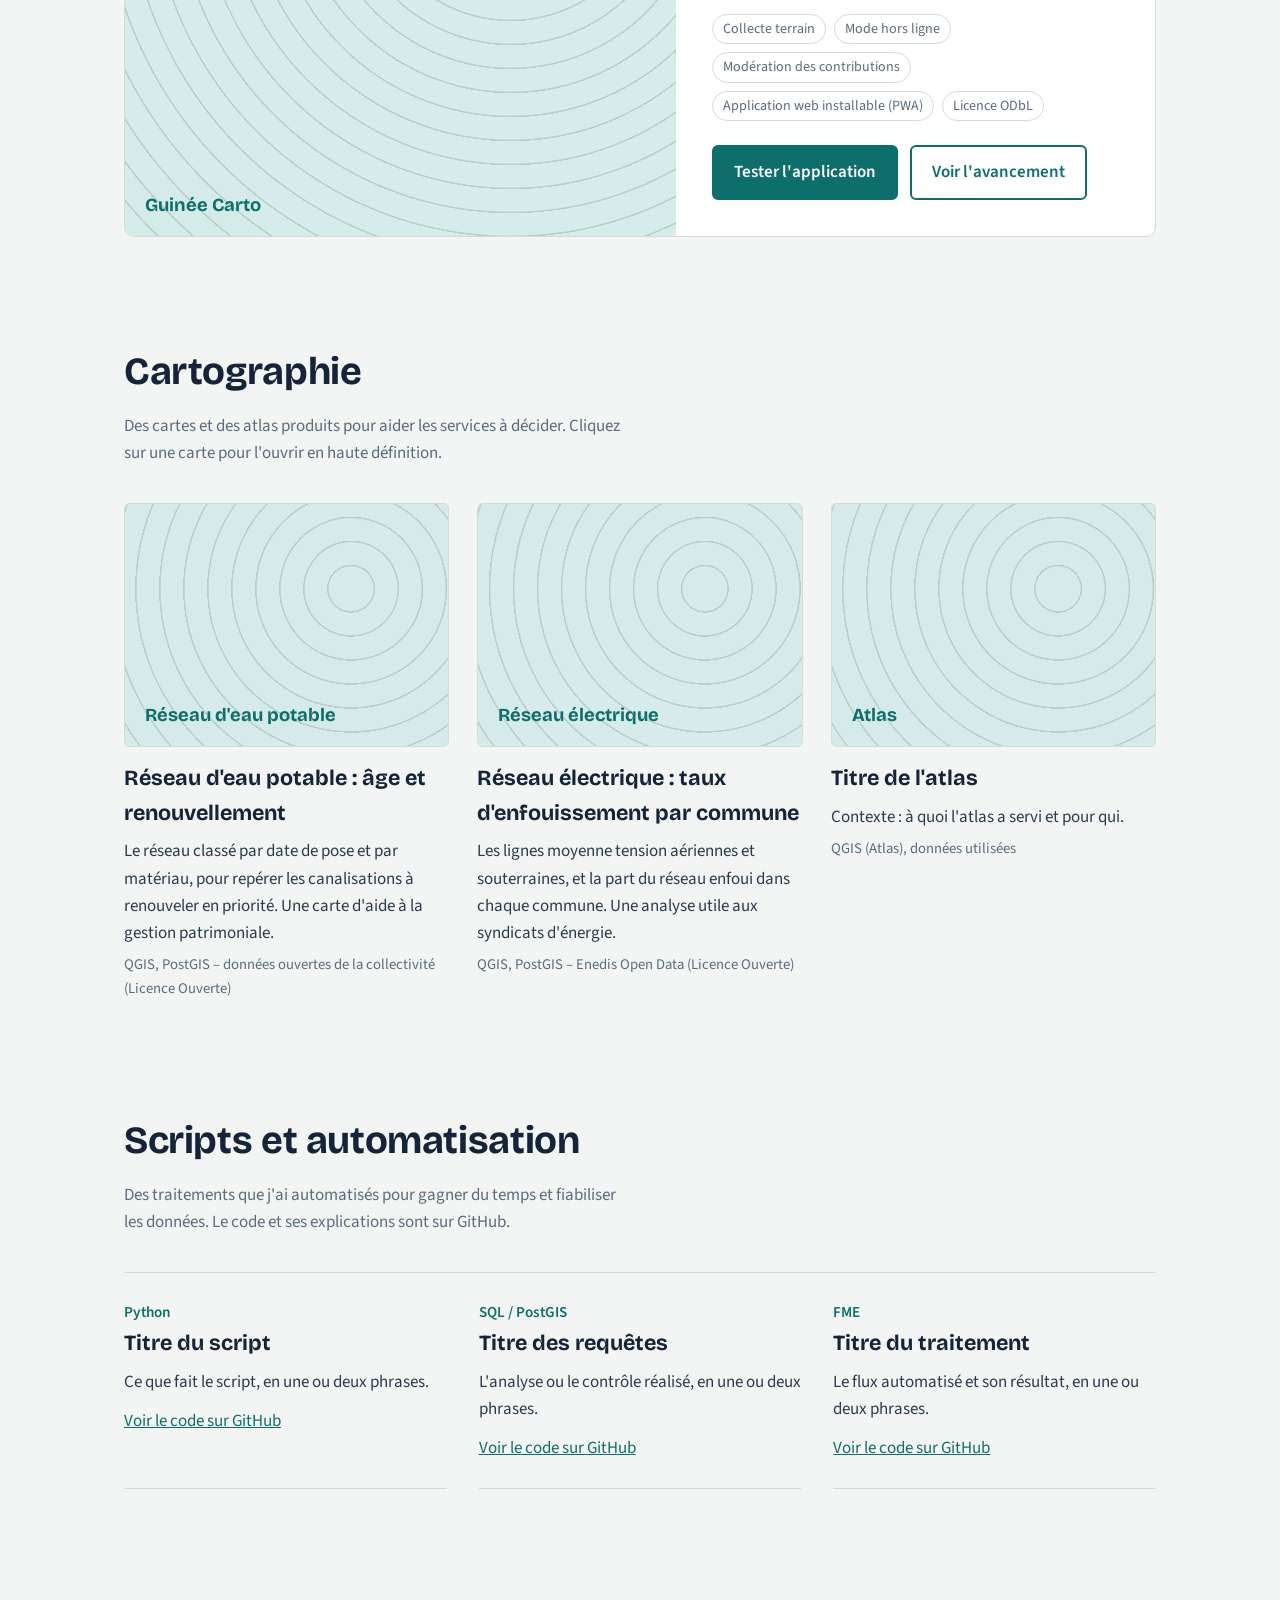
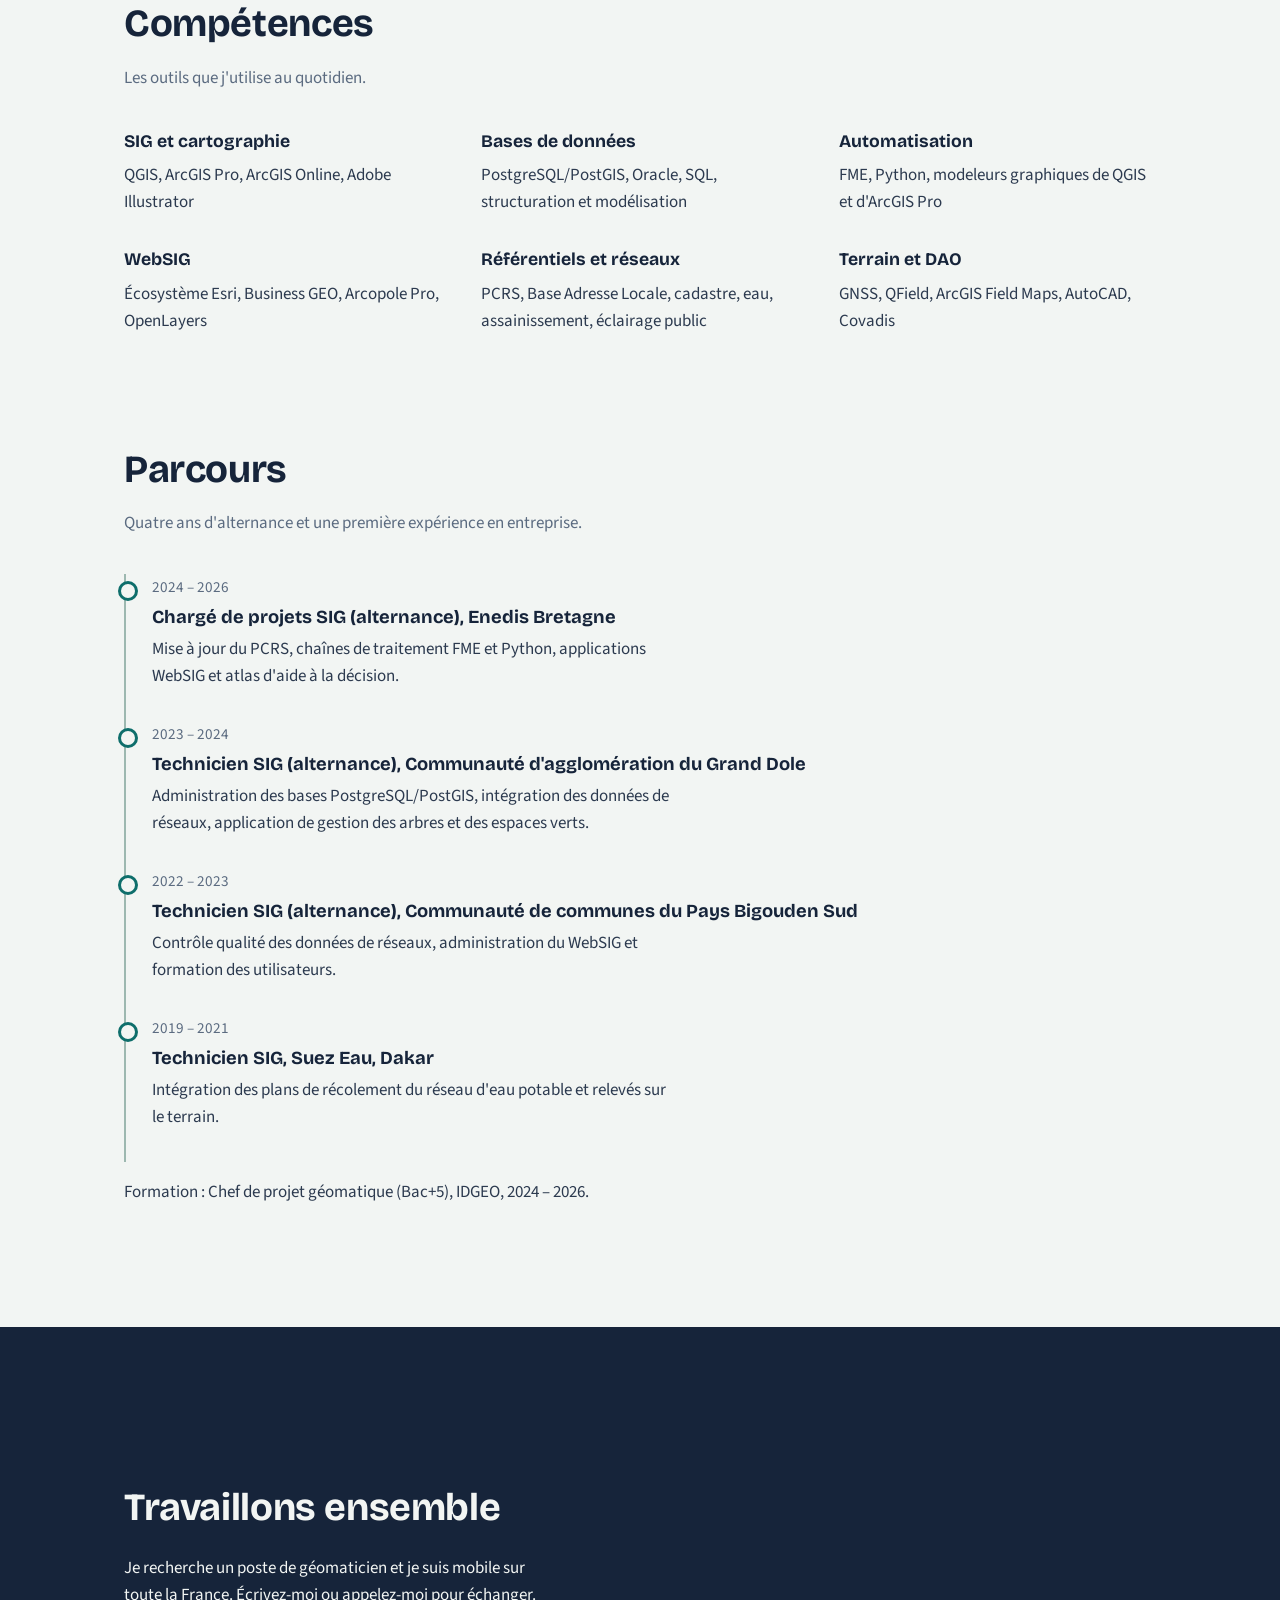
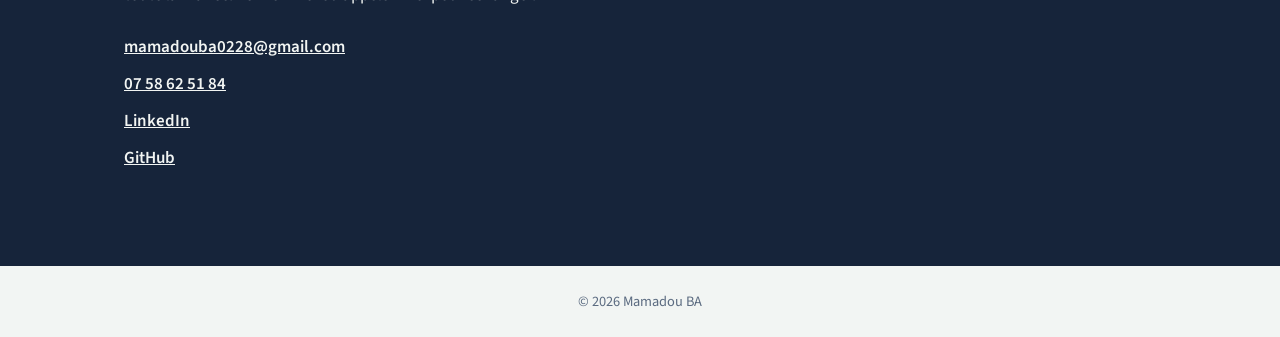
==== commit 6cd6518d: "Retrait du bouton Télécharger mon CV Co-Authored-By: Claude Opus 5.5 <noreply@anthropic.com>" ====
--- a/index.html
+++ b/index.html
@@ -224,8 +224,6 @@
     <p class="resume">Je conçois des bases de données géographiques fiables, des cartes qui aident à décider et des outils qui simplifient le travail des équipes. Cinq ans d'expérience chez Enedis, Suez Eau et en collectivités territoriales.</p>
     <div class="actions">
       <a class="bouton plein" href="#projets">Voir mes projets</a>
-      <!-- Placez votre CV dans le dossier documents/ sous ce nom -->
-      <a class="bouton vide" href="documents/cv-mamadou-ba.pdf" target="_blank" rel="noopener">Télécharger mon CV</a>
     </div>
   </div>
 </header>
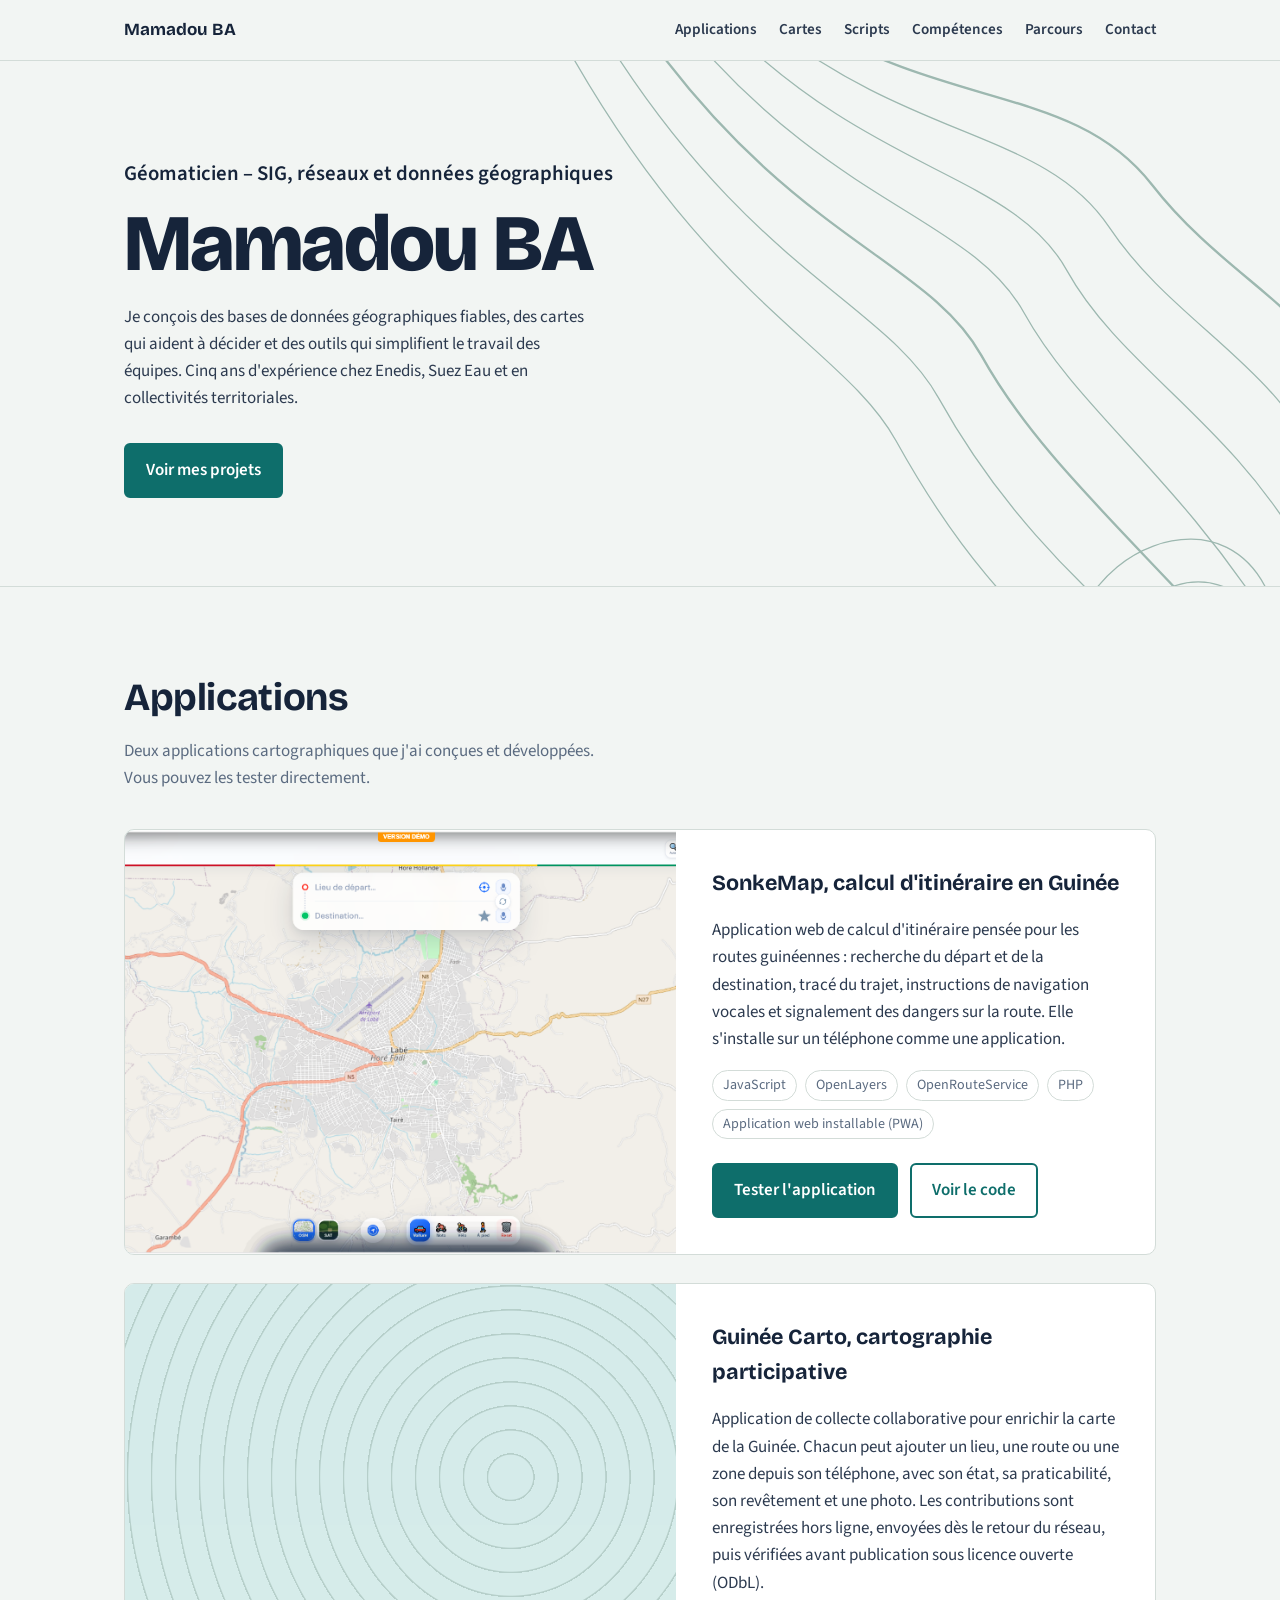
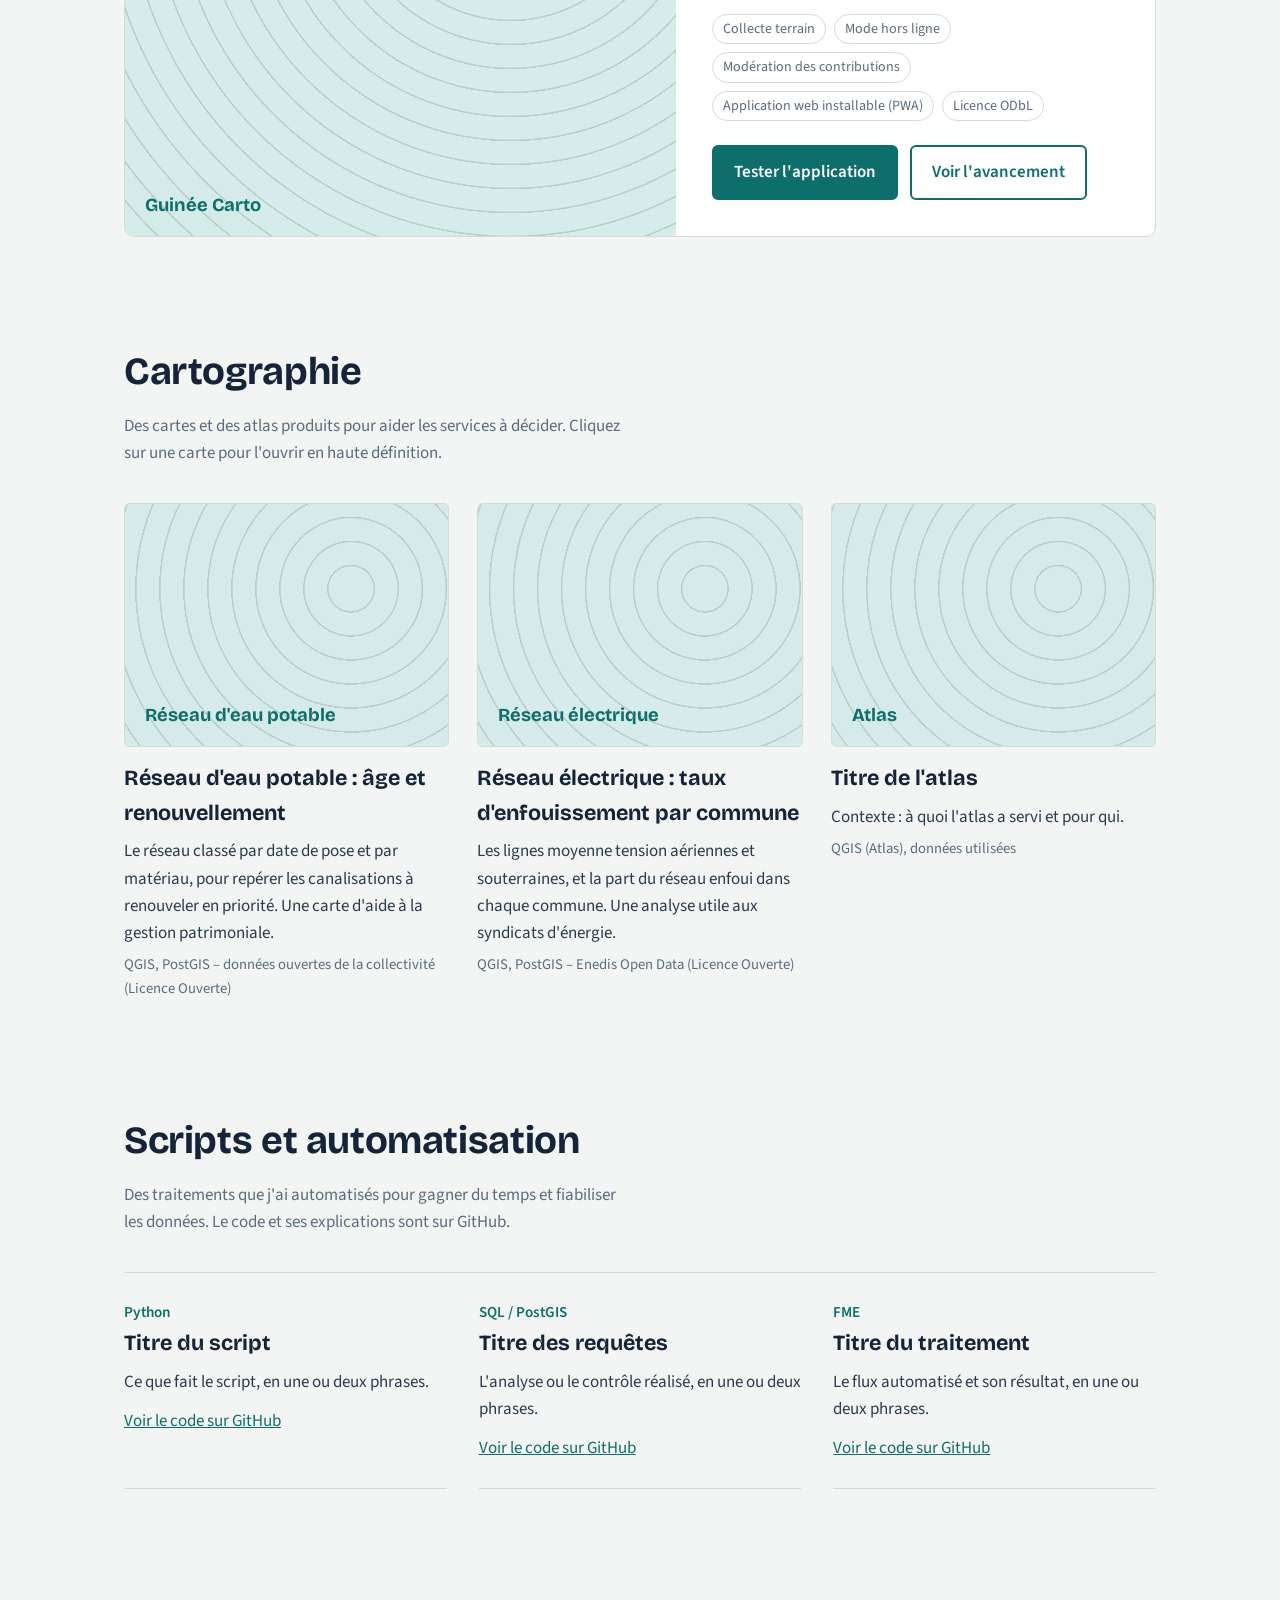
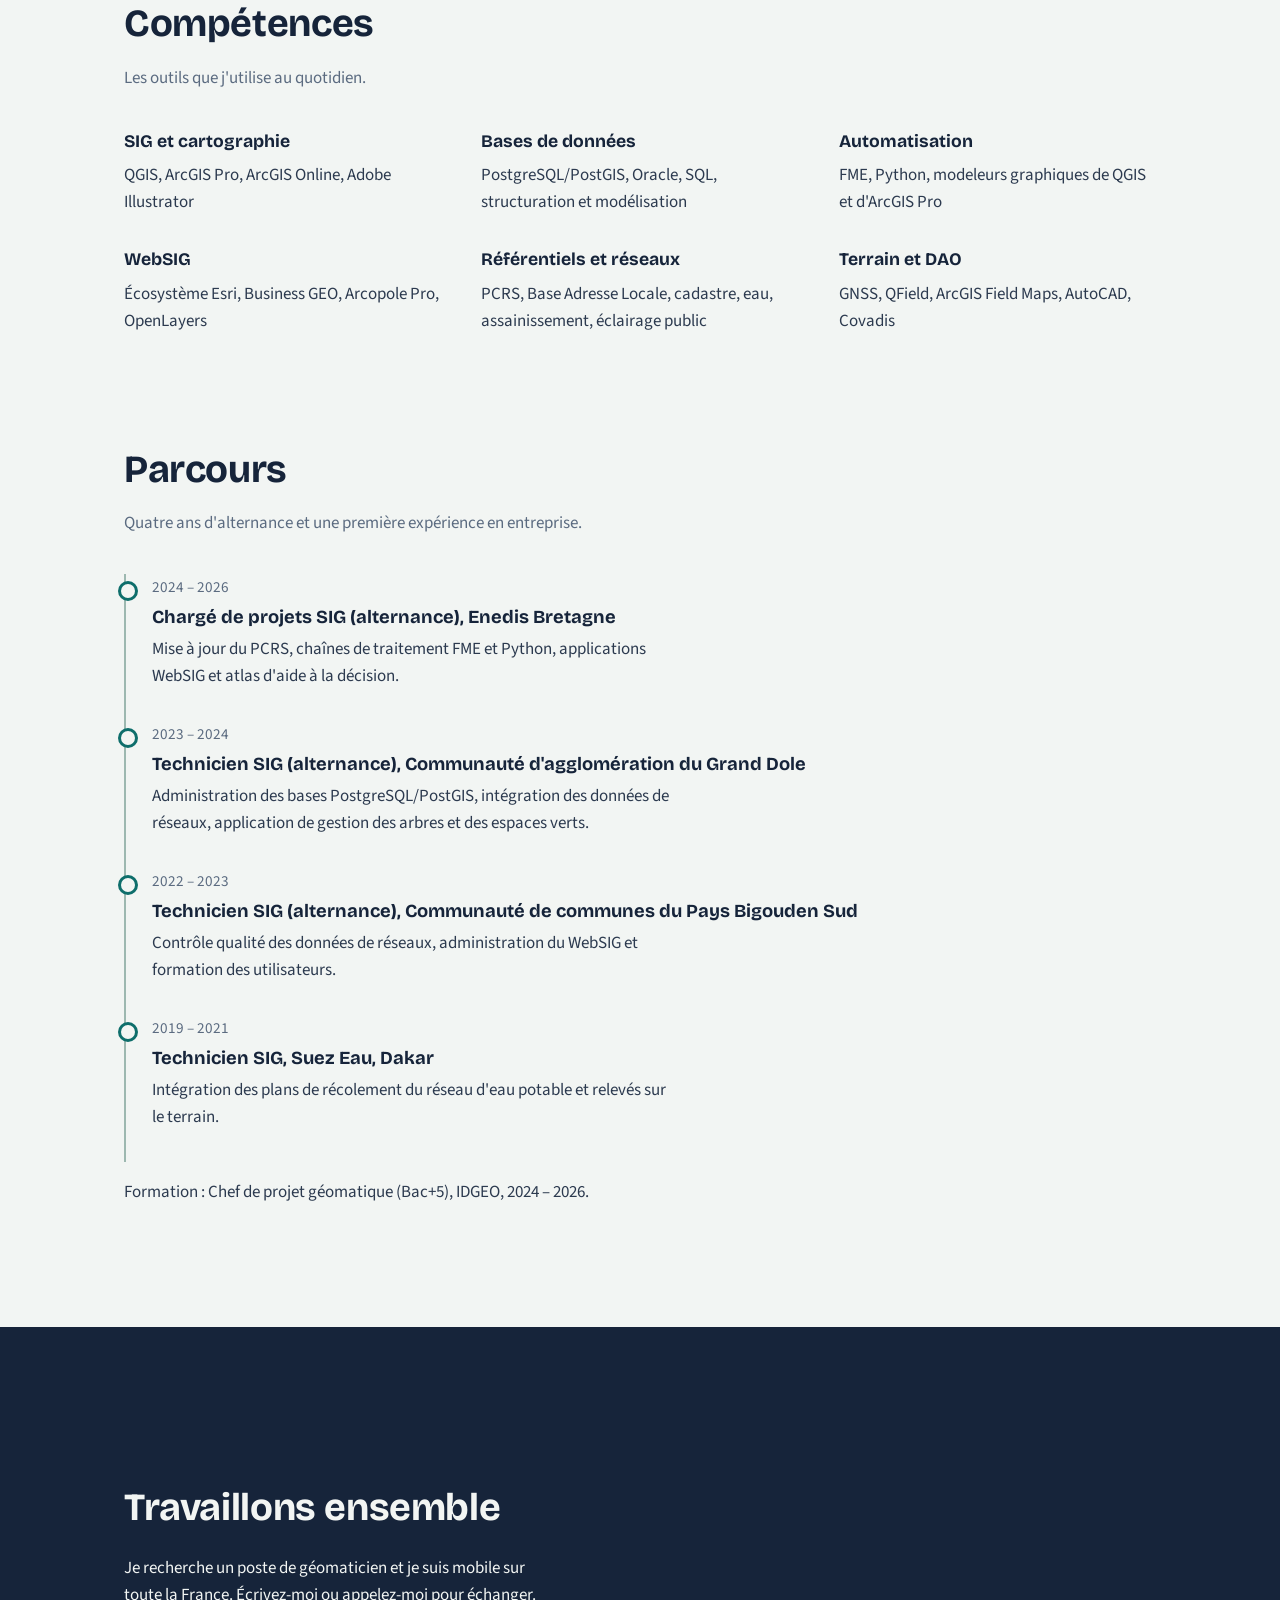
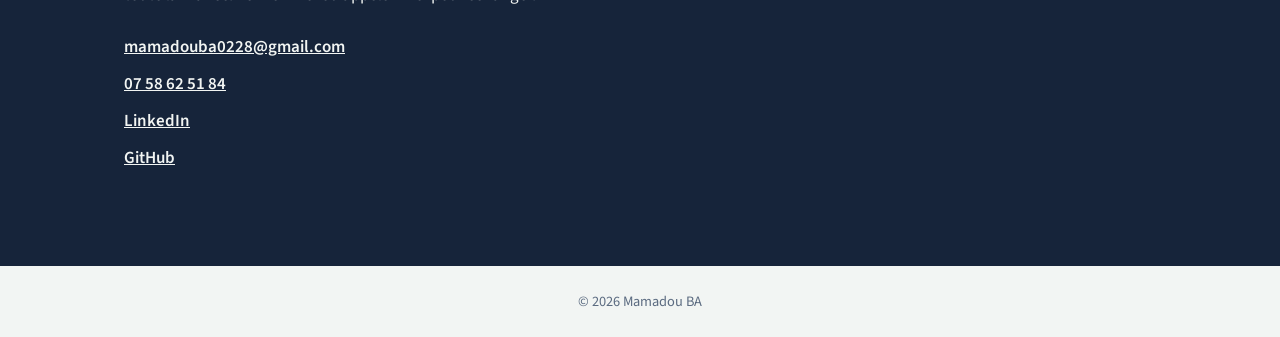
==== commit a8394ab3: "Ajout de la capture d'écran de SonkeMap Co-Authored-By: Claude Opus 5.5 <noreply@anthropic.com>" ====
--- a/index.html
+++ b/index.html
@@ -241,7 +241,7 @@
       <p class="intro">Deux applications cartographiques que j'ai conçues et développées. Vous pouvez les tester directement.</p>
       <article class="phare">
         <div class="visuel" data-titre="SonkeMap">
-          <img src="images/applications/sonkemap.png" alt="Écran de l'application SonkeMap" loading="lazy" onerror="repli(this)">
+          <img src="images/applications/Sonkemap/interface.png" alt="Écran de l'application SonkeMap" loading="lazy" onerror="repli(this)">
         </div>
         <div class="texte">
           <h3>SonkeMap, calcul d'itinéraire en Guinée</h3>
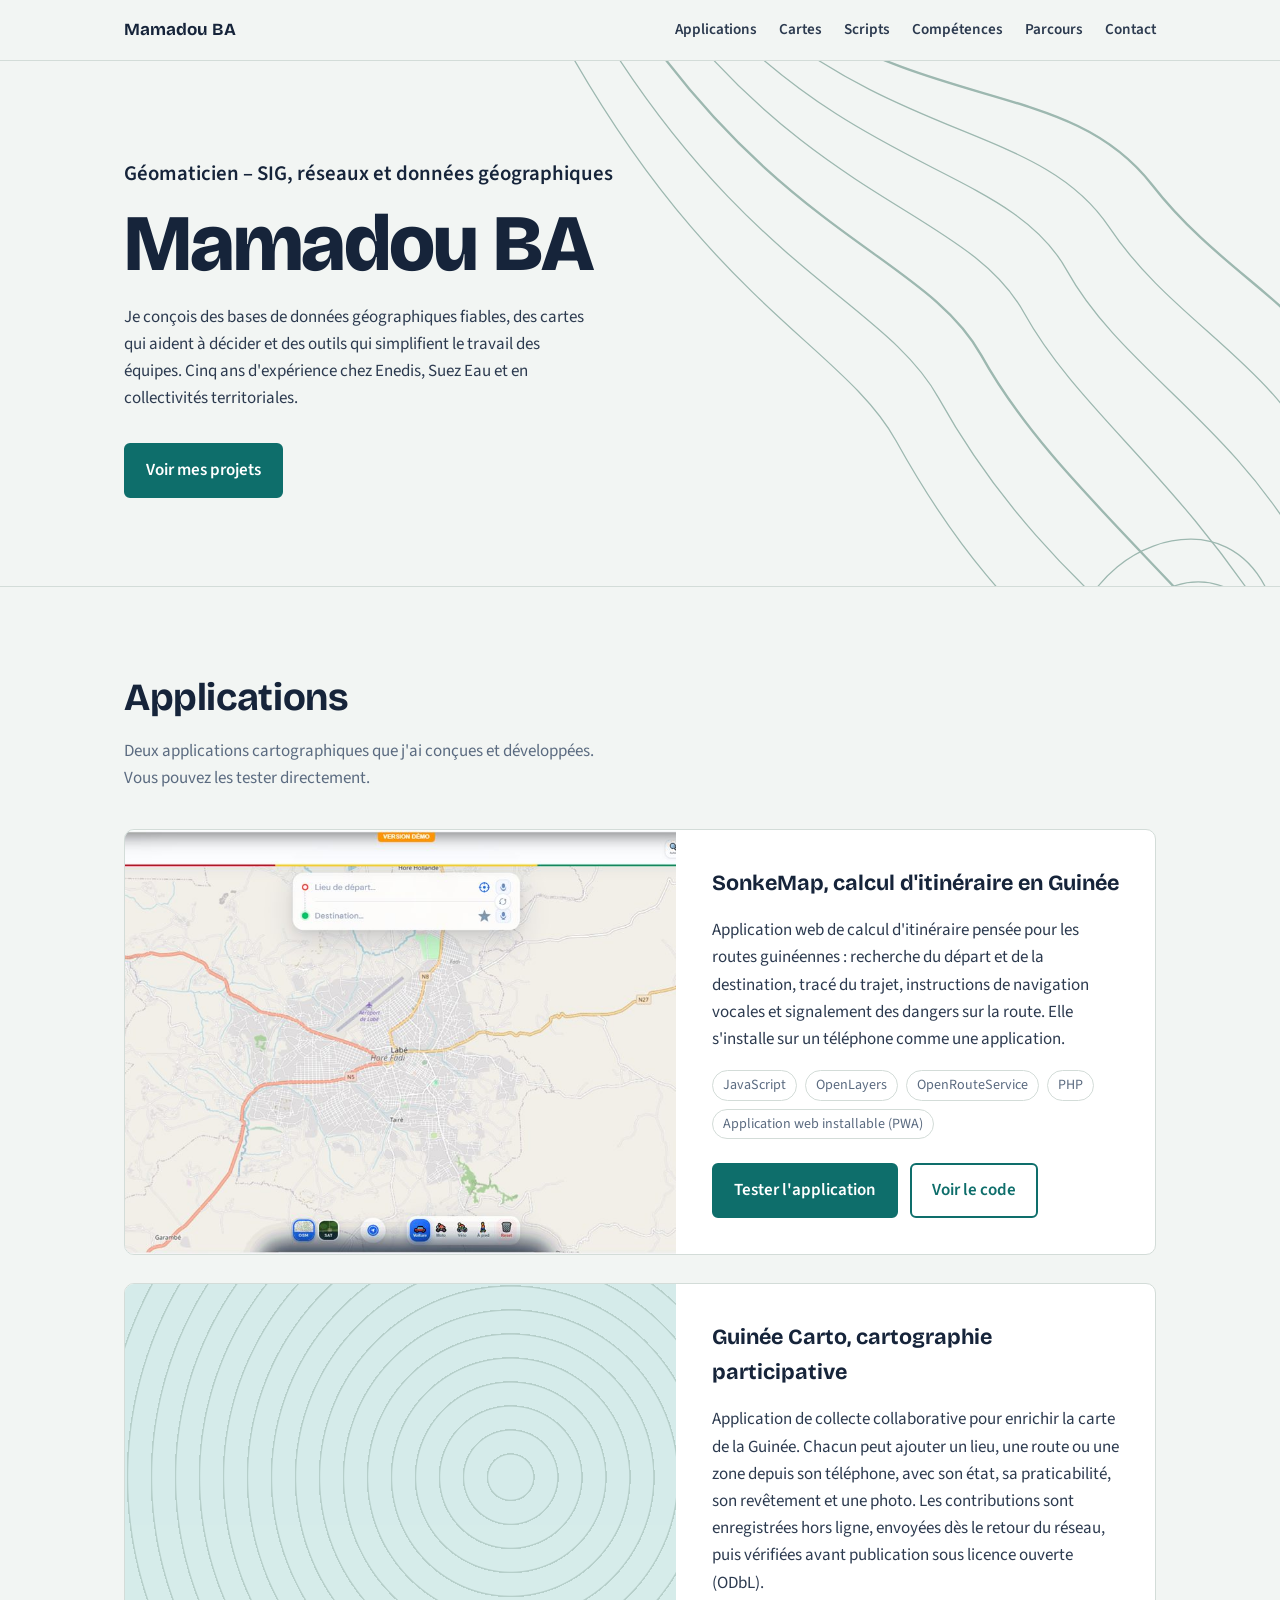
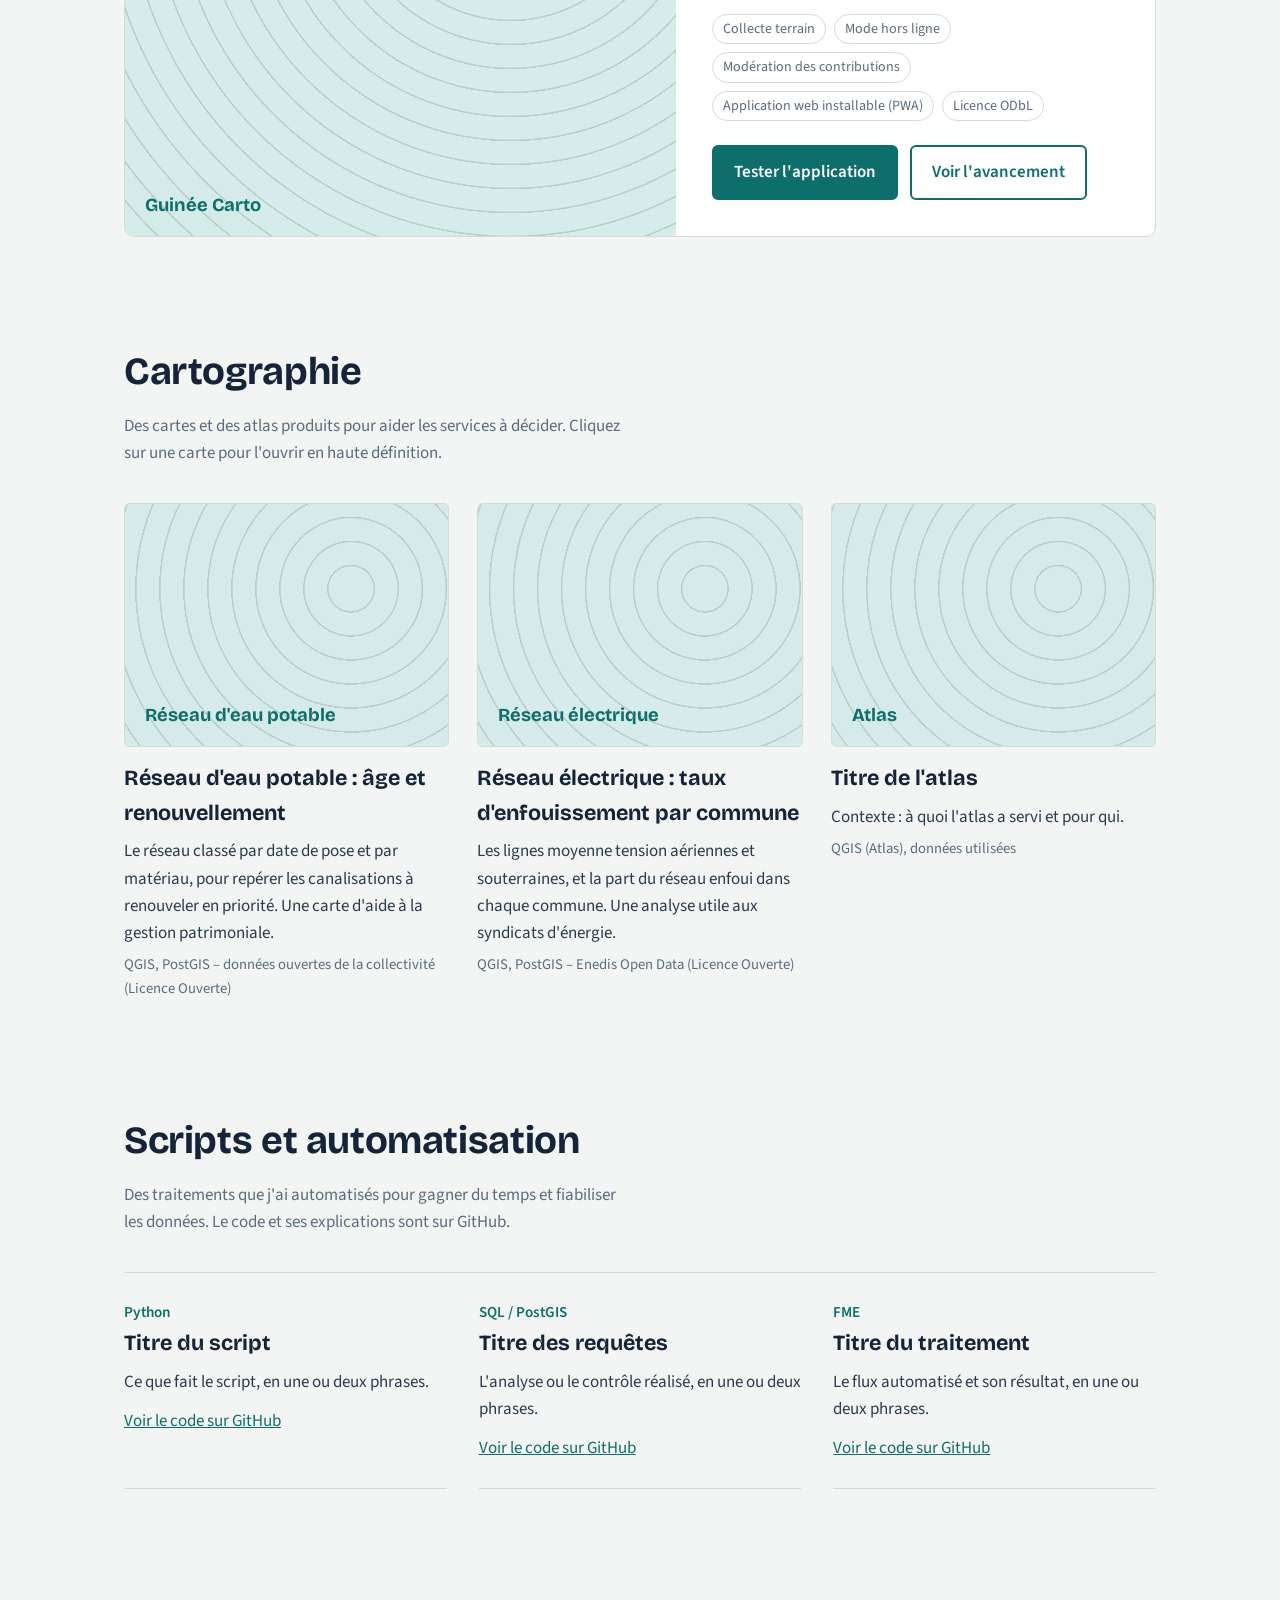
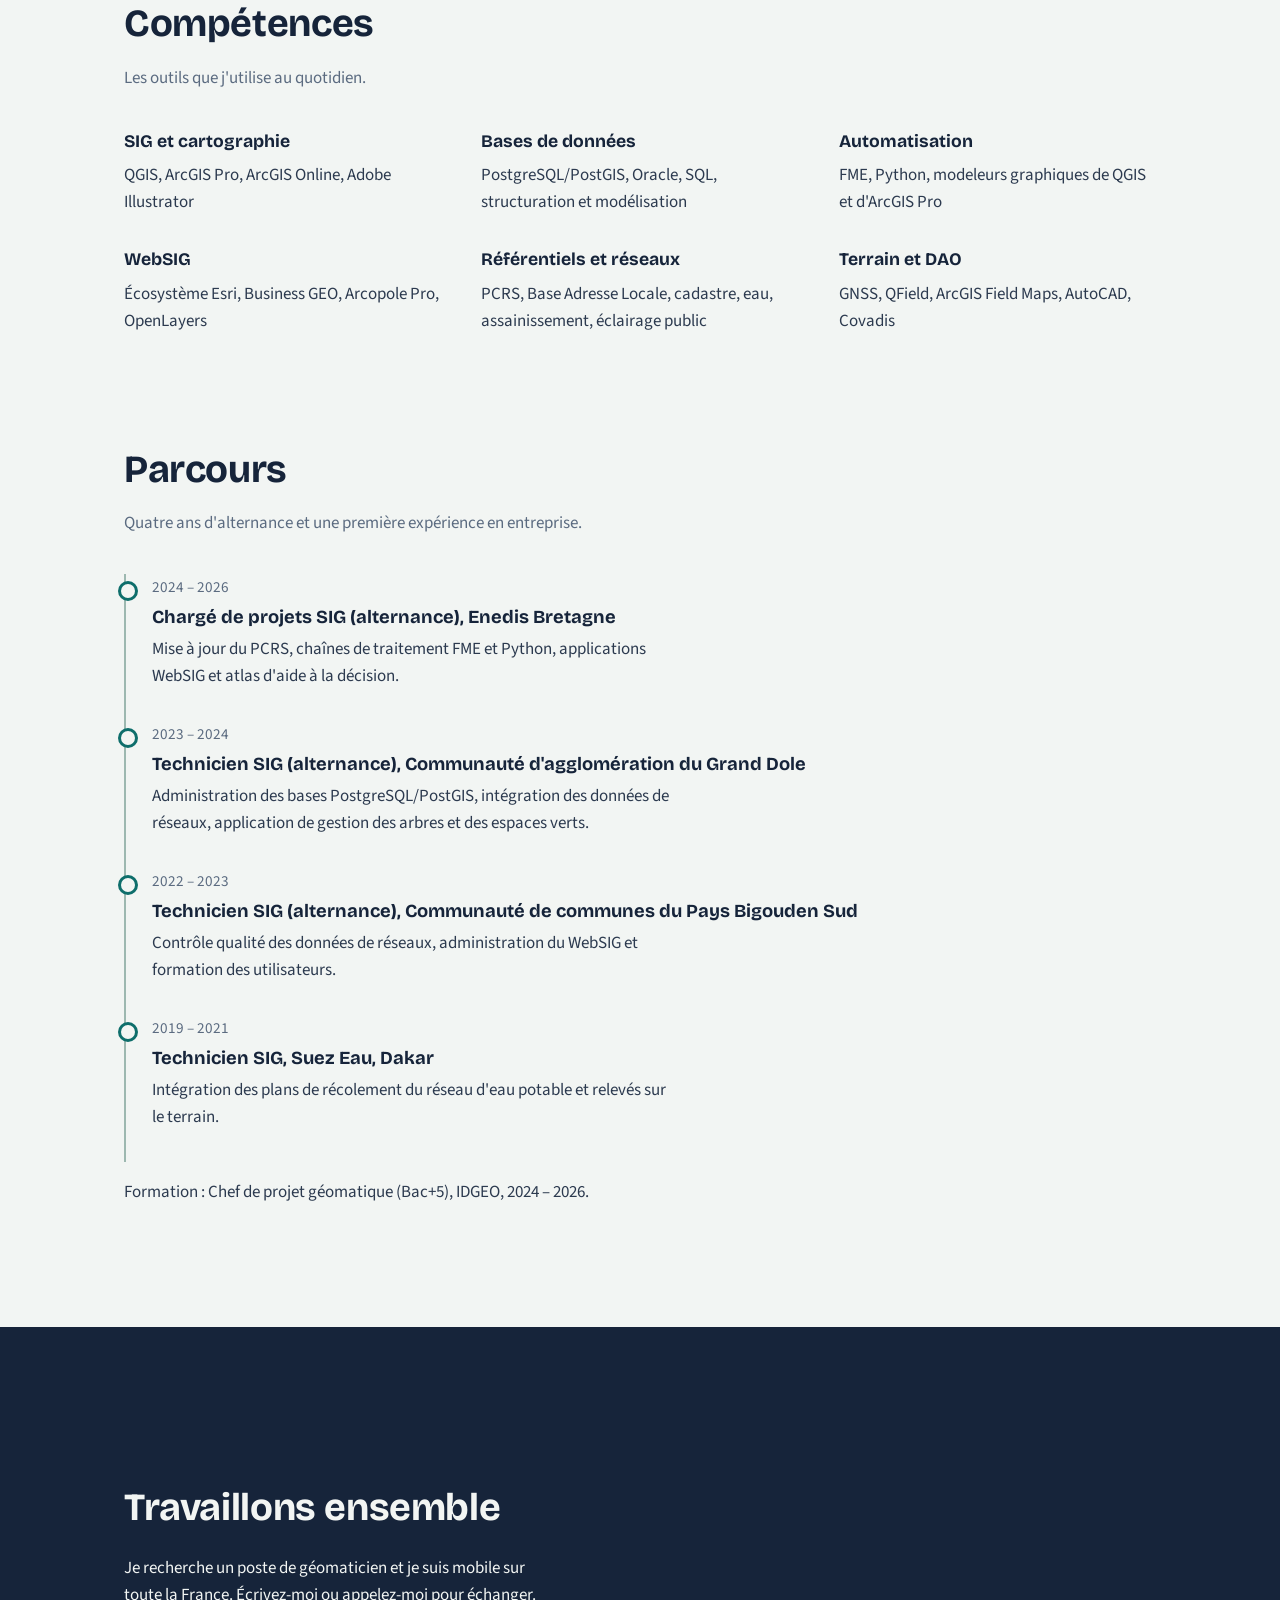
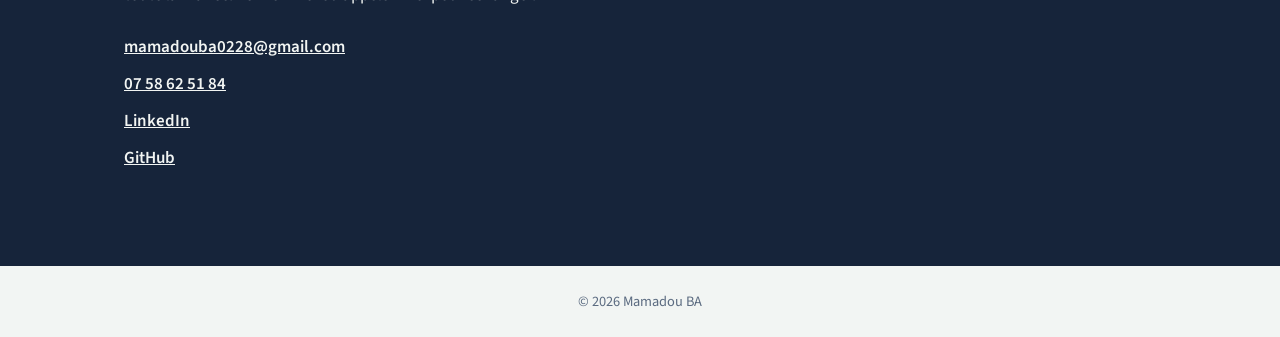
==== commit aee8c573: "Compression de la capture de SonkeMap (1,1 Mo -> 88 Ko) Co-Authored-By: Claude Opus 5.5 <noreply@ant" ====
--- a/index.html
+++ b/index.html
@@ -241,7 +241,7 @@
       <p class="intro">Deux applications cartographiques que j'ai conçues et développées. Vous pouvez les tester directement.</p>
       <article class="phare">
         <div class="visuel" data-titre="SonkeMap">
-          <img src="images/applications/Sonkemap/interface.png" alt="Écran de l'application SonkeMap" loading="lazy" onerror="repli(this)">
+          <img src="images/applications/Sonkemap/interface.jpg" alt="Écran de l'application SonkeMap" loading="lazy" onerror="repli(this)">
         </div>
         <div class="texte">
           <h3>SonkeMap, calcul d'itinéraire en Guinée</h3>
